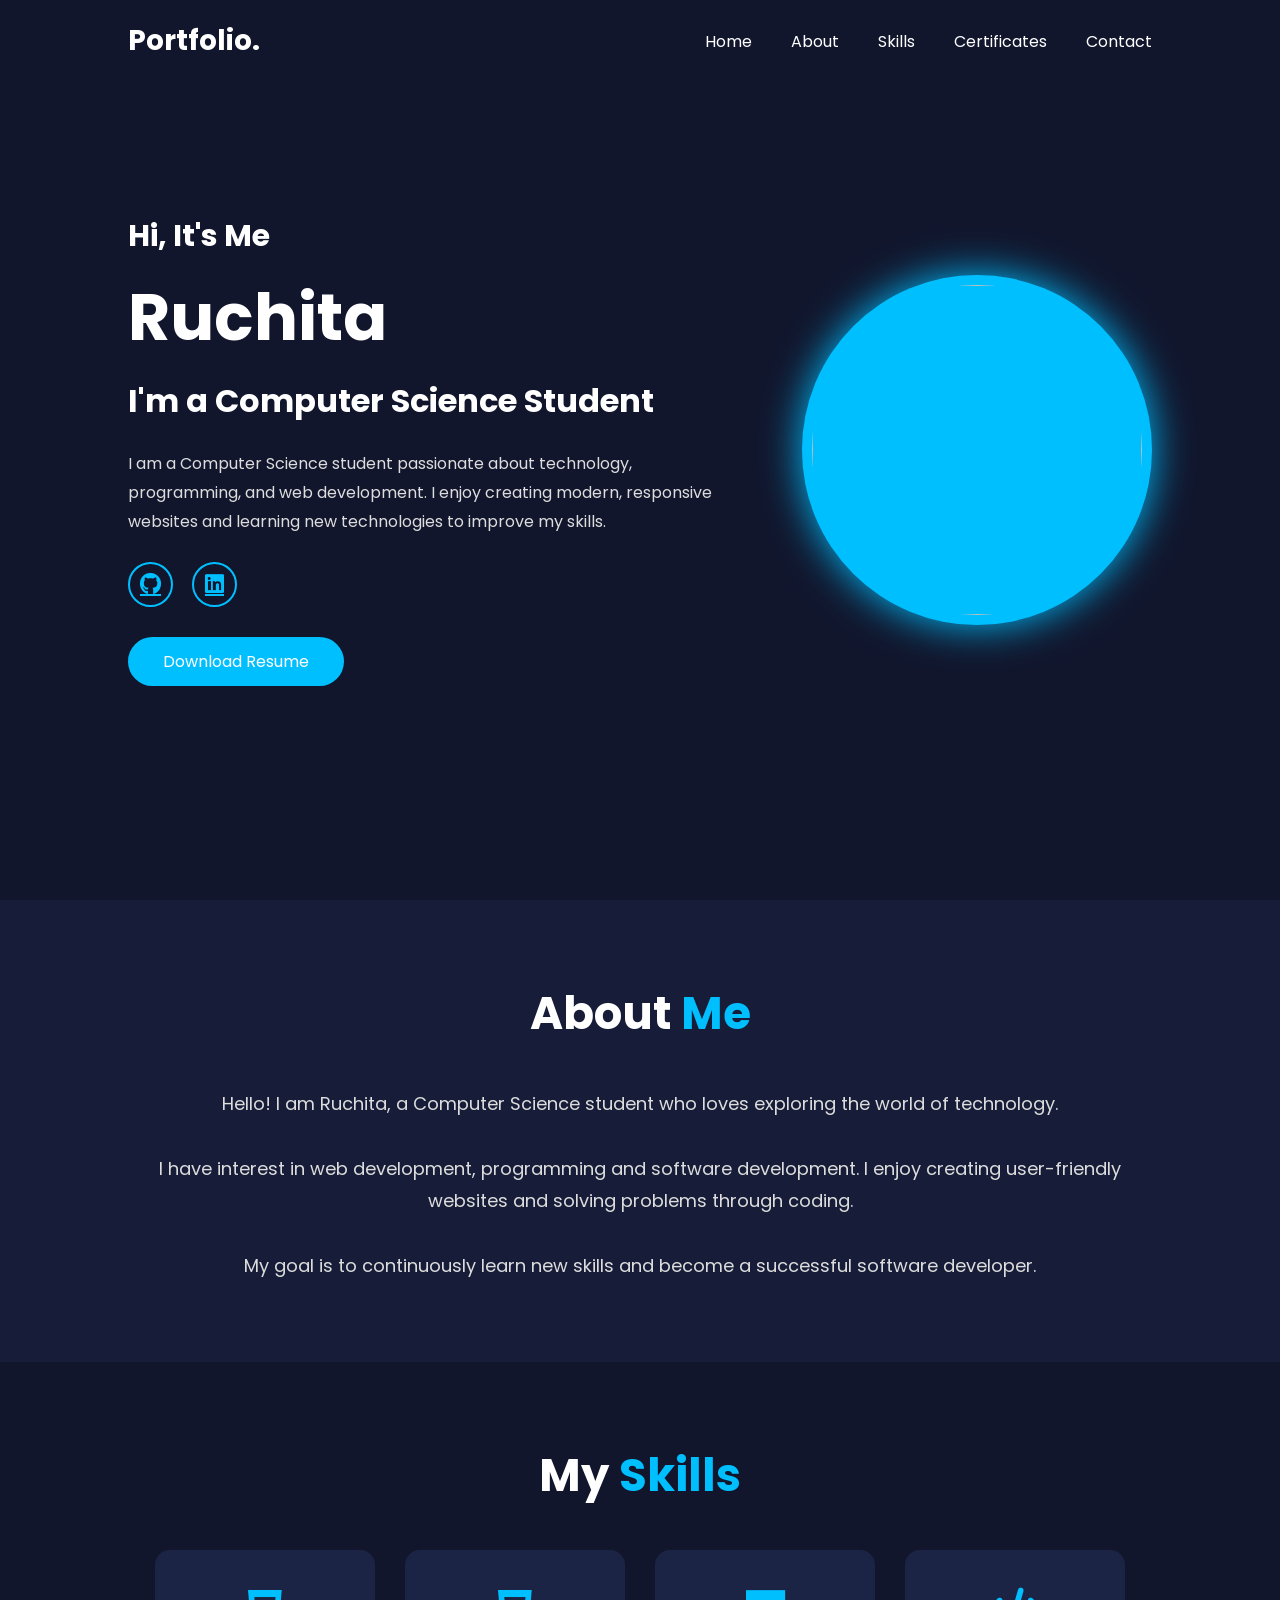
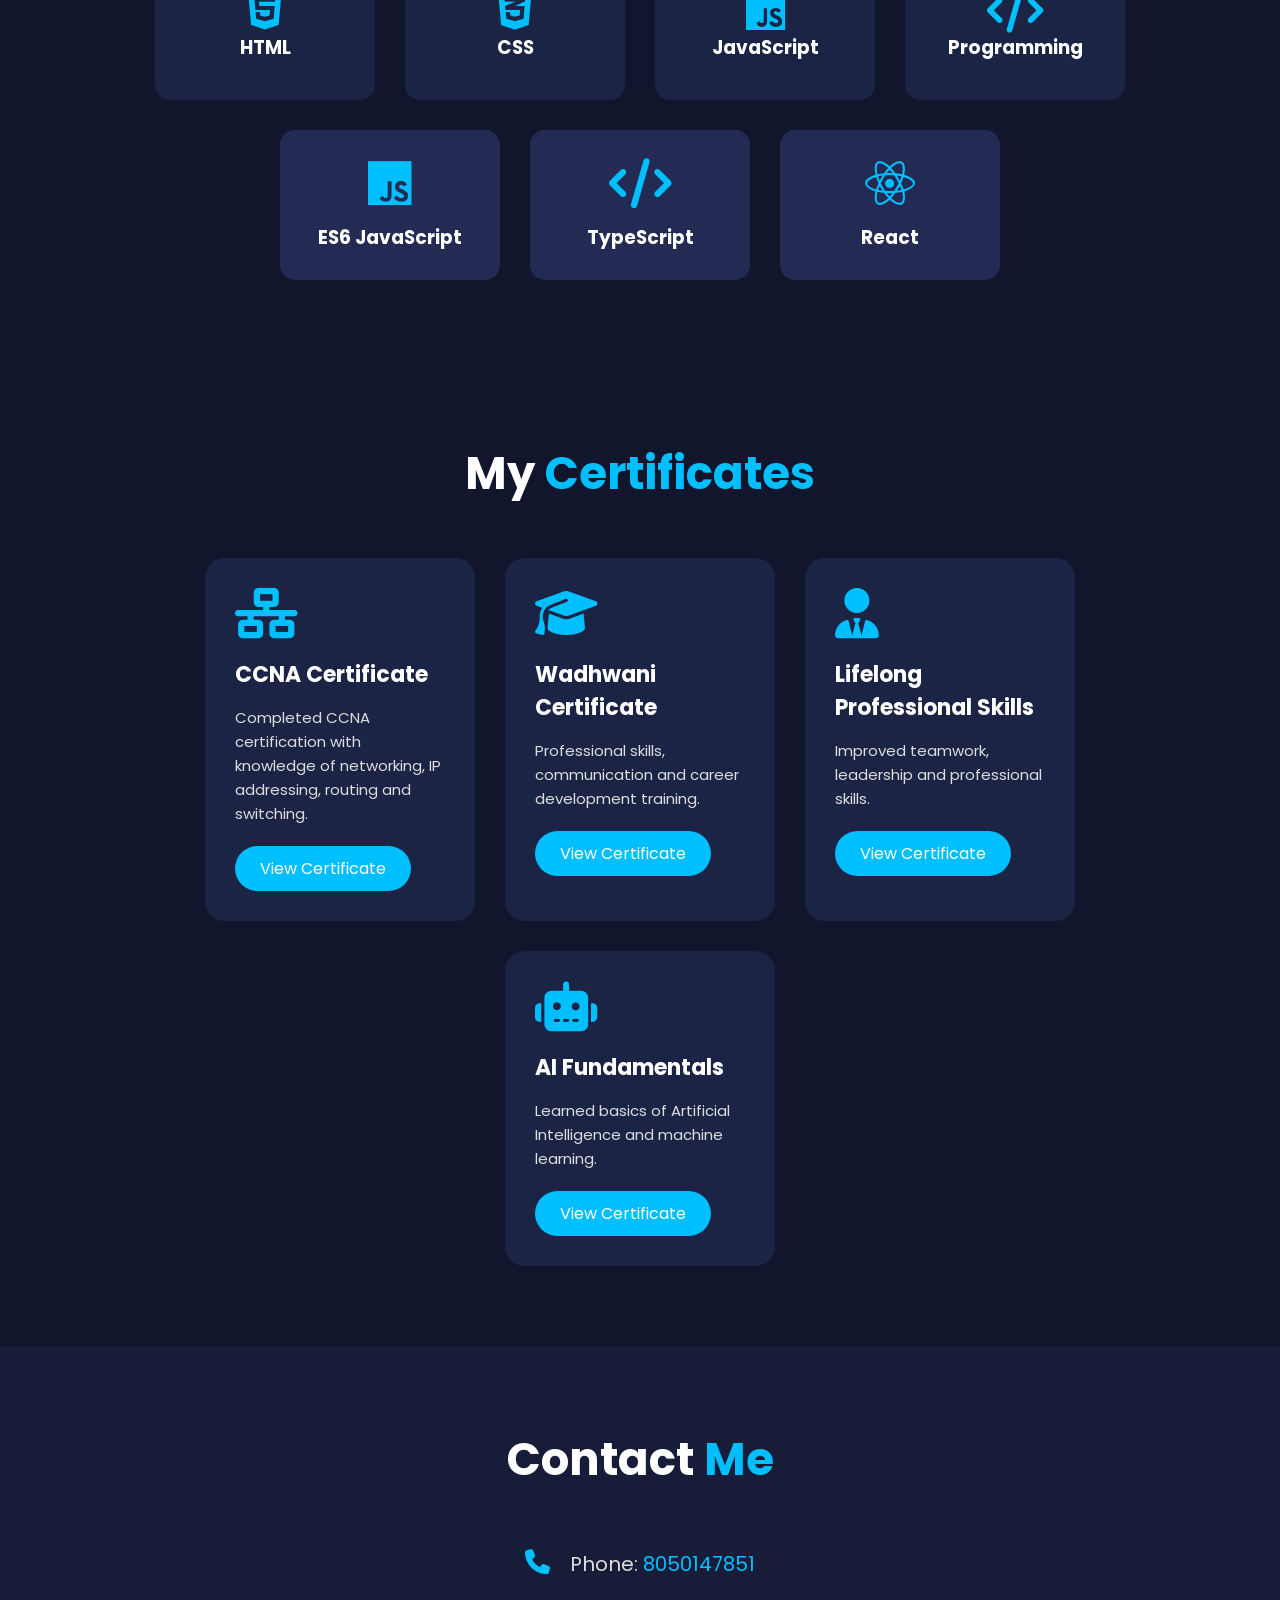
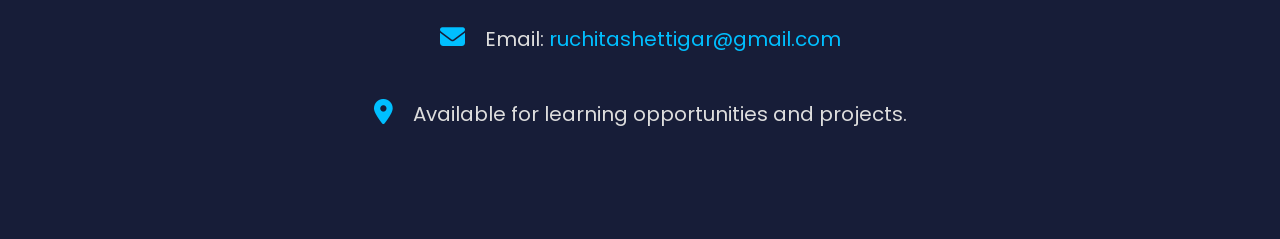
==== index.html @ 94c0be12 "added my portfolio website" ====
<!DOCTYPE html>
<html lang="en">
<head>
<meta charset="UTF-8">
<meta name="viewport" content="width=device-width, initial-scale=1.0">

<title>Ruchita | Portfolio</title>

<link rel="stylesheet" href="style.css">

<!-- Google Font -->
<link href="https://fonts.googleapis.com/css2?family=Poppins:wght@300;400;500;600;700&display=swap" rel="stylesheet">

<!-- Icons -->
<link rel="stylesheet"
href="https://cdnjs.cloudflare.com/ajax/libs/font-awesome/6.5.1/css/all.min.css">

</head>

<body>

<!-- Header -->

<header>

<div class="logo">
Portfolio.
</div>


<nav>
<a href="#home">Home</a>
<a href="#about">About</a>
<a href="#skills">Skills</a>
<a href="#certificates">Certificates</a>
<a href="#contact">Contact</a>
</nav>

</header>



<!-- Home Section -->

<section class="home" id="home">


<div class="home-content">

<h3>Hi, It's Me</h3>

<h1>Ruchita</h1>


<h2>
I'm a Computer Science Student
<span id="typing"></span>
</h2>


<p>
I am a Computer Science student passionate about technology,
programming, and web development. I enjoy creating modern,
responsive websites and learning new technologies to improve
my skills.
</p>



<div class="social">

<a href="https://github.com/ruchitashettigar-del" target="_blank">
<i class="fa-brands fa-github"></i>
</a>


<a href="https://www.linkedin.com/in/ruchita-shettigar-754b37427/" target="_blank">
<i class="fa-brands fa-linkedin"></i>
</a>

</div>



<a href="#" class="btn">
Download Resume
</a>


</div>




<div class="profile">

<div class="circle">

<img src="profile.jpg">

</div>

</div>


</section>





<!-- About Section -->


<section class="about" id="about">


<h1>About <span>Me</span></h1>


<div class="about-box">


<p>

Hello! I am Ruchita, a Computer Science student who loves
exploring the world of technology.

<br><br>

I have interest in web development, programming and software
development. I enjoy creating user-friendly websites and
solving problems through coding.

<br><br>

My goal is to continuously learn new skills and become a
successful software developer.

</p>


</div>


</section>





<!-- Skills Section -->


<section class="skills" id="skills">


<h1>My <span>Skills</span></h1>


<div class="skill-container">


<div class="card">
<i class="fa-brands fa-html5"></i>
<h3>HTML</h3>
</div>


<div class="card">
<i class="fa-brands fa-css3-alt"></i>
<h3>CSS</h3>
</div>


<div class="card">
<i class="fa-brands fa-js"></i>
<h3>JavaScript</h3>
</div>


<div class="card">
<i class="fa-solid fa-code"></i>
<h3>Programming</h3>
</div>
 <div class="skill-box">
            <i class="fa-brands fa-js"></i>
            <h3>ES6 JavaScript</h3>
        </div>

        <div class="skill-box">
            <i class="fa-solid fa-code"></i>
            <h3>TypeScript</h3>
        </div>

        <div class="skill-box">
            <i class="fa-brands fa-react"></i>
            <h3>React</h3>
        </div>

    </div>

</div>


</section>
<section class="certificates" id="certificates">

<h1>
My <span>Certificates</span>
</h1>

<div class="certificate-container">

<div class="certificate-card">
<i class="fa-solid fa-network-wired"></i>
<h2>CCNA Certificate</h2>
<p>
Completed CCNA certification with knowledge of networking,
IP addressing, routing and switching.
</p>
<a href="#" onclick="openCertificate('images/ccna.jpg')">
    View Certificate
</a>
</div>


<div class="certificate-card">
<i class="fa-solid fa-graduation-cap"></i>
<h2>Wadhwani Certificate</h2>
<p>
Professional skills, communication and career development training.
</p>
<a href="#" onclick="openCertificate('images/wadhwani.jpg')">
    View Certificate
</a>
</div>


<div class="certificate-card">
<i class="fa-solid fa-user-tie"></i>
<h2>Lifelong Professional Skills</h2>
<p>
Improved teamwork, leadership and professional skills.
</p>
<a href="#" onclick="openCertificate('images/lifelong.jpg')">
    View Certificate
</a>
</div>


<div class="certificate-card">
<i class="fa-solid fa-robot"></i>
<h2>AI Fundamentals</h2>
<p>
Learned basics of Artificial Intelligence and machine learning.
</p>
<a href="#" onclick="openCertificate('images/ai.jpg')">
    View Certificate
</a>
</div>


</div>

</section>
</body>
</style>

<!-- Skills Section -->

<section class="contact" id="contact">

<h1>Contact <span>Me</span></h1>

<div class="contact-info">

<p>
<i class="fa-solid fa-phone"></i>
Phone:
<a href="tel:8050147851">8050147851</a>
</p>


<p>
<i class="fa-solid fa-envelope"></i>
Email:
<a href="mailto:ruchitashettigar@gmail.com">
ruchitashettigar@gmail.com
</a>
</p>


<p>
<i class="fa-solid fa-location-dot"></i>
Available for learning opportunities and projects.
</p>

</div>

</section>


<!-- Certificate Popup -->

<div id="certificate-popup" class="popup">

    <span class="close" onclick="closeCertificate()">×</span>

    <img id="certificate-image" src="" alt="Certificate">

</div>

<script>

function openCertificate(image){

    document.getElementById("certificate-image").src = image;

    document.getElementById("certificate-popup").style.display = "flex";

}


function closeCertificate(){

    document.getElementById("certificate-popup").style.display = "none";

}

</script>


</body>
</html>
---- style.css ----
*{
margin:0;
padding:0;
box-sizing:border-box;
font-family:'Poppins',sans-serif;
}


html{
scroll-behavior:smooth;
}


body{

background:#11162d;
color:white;

}


/* Header */


header{

position:fixed;
top:0;
width:100%;

padding:20px 10%;

display:flex;
justify-content:space-between;
align-items:center;

background:#11162d;

z-index:100;

}



.logo{

font-size:28px;
font-weight:700;

}



nav a{

color:white;
text-decoration:none;

margin-left:35px;

transition:.3s;

}


nav a:hover{

color:#00bfff;

}





/* Home */


.home{

min-height:100vh;

display:flex;

justify-content:space-between;

align-items:center;

padding:100px 10%;

}



.home-content{

max-width:600px;

}



.home-content h3{

font-size:30px;

}



.home-content h1{

font-size:65px;

margin:10px 0;

}



.home-content h2{

font-size:32px;

}


.home-content span{

color:#00bfff;

}



.home-content p{

margin:25px 0;

line-height:1.8;

color:#ddd;

}




/* Social Icons */


.social a{

display:inline-flex;

justify-content:center;

align-items:center;

width:45px;
height:45px;

border:2px solid #00bfff;

border-radius:50%;

color:#00bfff;

font-size:22px;

margin-right:15px;

transition:.4s;

}



.social a:hover{

background:#00bfff;

color:white;

box-shadow:0 0 20px #00bfff;

}



/* Button */


.btn{

display:inline-block;

margin-top:30px;

padding:12px 35px;

background:#00bfff;

border-radius:30px;

color:white;

text-decoration:none;

}





/* Profile */


.profile{

display:flex;

justify-content:center;

}



.circle{

width:350px;

height:350px;

border-radius:50%;

background:#00bfff;

padding:10px;

animation:float 3s infinite ease-in-out;

box-shadow:0 0 40px #00bfff;

}



.circle img{

width:100%;

height:100%;

border-radius:50%;

object-fit:cover;

}




@keyframes float{


50%{

transform:translateY(-20px);

}


}





/* About */


.about{

padding:80px 10%;

background:#171d38;

text-align:center;

}



.about h1,
.skills h1,
.contact h1{

font-size:45px;

}


span{

color:#00bfff;

}



.about-box{

margin-top:40px;

font-size:18px;

line-height:1.8;

color:#ddd;

}




/* Skills */


.skills{

padding:80px 10%;

text-align:center;

}



.skill-container{

display:flex;

justify-content:center;

gap:30px;

flex-wrap:wrap;

margin-top:40px;

}
.skills-container {
    display: flex;
    justify-content: center;
    flex-wrap: wrap;
    gap: 30px;
}

.skill-box {
    width: 220px;
    height: 150px;
    background: #232b54;
    border-radius: 15px;
    display: flex;
    flex-direction: column;
    justify-content: center;
    align-items: center;
    transition: 0.3s;
}

.skill-box:hover {
    transform: translateY(-10px);
    box-shadow: 0 0 20px #00bfff;
}

.skill-box i {
    font-size: 50px;
    color: #00bfff;
    margin-bottom: 15px;
}


.card{

width:220px;

height:150px;

background:#1c2445;

border-radius:15px;

display:flex;

flex-direction:column;

justify-content:center;

align-items:center;

transition:.4s;

}



.card i{

font-size:45px;

color:#00bfff;

}



.card:hover{

transform:translateY(-10px);

box-shadow:0 0 20px #00bfff;

}
/* Certificate Page */


.certificate-section{

min-height:100vh;

padding:120px 10%;

background:#11162d;

text-align:center;

}
.certificates {
    max-width: 1000px;   /* Medium page width */
    margin: 0 auto;      /* Centers the section */
    padding: 80px 20px;
}


.certificates h1 {
    text-align: center;
    font-size: 45px;
    margin: 0 auto 50px;
    width: 100%;
}




.certificate-container{


display:flex;

justify-content:center;

gap:30px;

flex-wrap:wrap;


}



.certificate-card{


width:270px;

min-height:300px;

padding:30px;


background:#1c2445;

border-radius:20px;


transition:.4s;


}



.certificate-card:hover{


transform:translateY(-15px);


box-shadow:0 0 25px #00bfff;


}



.certificate-card i{


font-size:50px;

color:#00bfff;

margin-bottom:20px;


}



.certificate-card h2{


font-size:22px;

margin-bottom:15px;


}



.certificate-card p{


color:#ddd;

line-height:1.6;

font-size:15px;


}



.certificate-card a{


display:inline-block;

margin-top:20px;


padding:10px 25px;


background:#00bfff;


color:white;


text-decoration:none;


border-radius:25px;


}




/* Contact */


/* Contact Section */

.contact{

padding:80px 10%;

text-align:center;

background:#171d38;

}


.contact h1{

font-size:45px;

margin-bottom:40px;

}


.contact-info{

font-size:20px;

line-height:3;

color:#ddd;

}


.contact-info p{

margin:15px;

}


.contact-info i{

color:#00bfff;

font-size:25px;

margin-right:15px;

}


.contact-info a{

color:#00bfff;

text-decoration:none;

}


.contact-info a:hover{

text-decoration:underline;

}




/* Mobile */


@media(max-width:900px){


header{

flex-direction:column;

}


nav{

margin-top:15px;

}


.home{

flex-direction:column-reverse;

text-align:center;

}



.circle{

width:260px;

height:260px;

margin-bottom:40px;

}



.home-content h1{

font-size:45px;

}


}
/* Certificate Popup */

.popup{
    display:none;
    position:fixed;
    top:0;
    left:0;
    width:100%;
    height:100%;
    background:rgba(0,0,0,0.8);
    justify-content:center;
    align-items:center;
    z-index:999;
}


.popup img{
    max-width:85%;
    max-height:85%;
    border-radius:10px;
}


.close{
    position:absolute;
    top:30px;
    right:50px;
    color:white;
    font-size:45px;
    cursor:pointer;
}


.close:hover{
    color:#00bfff;
}
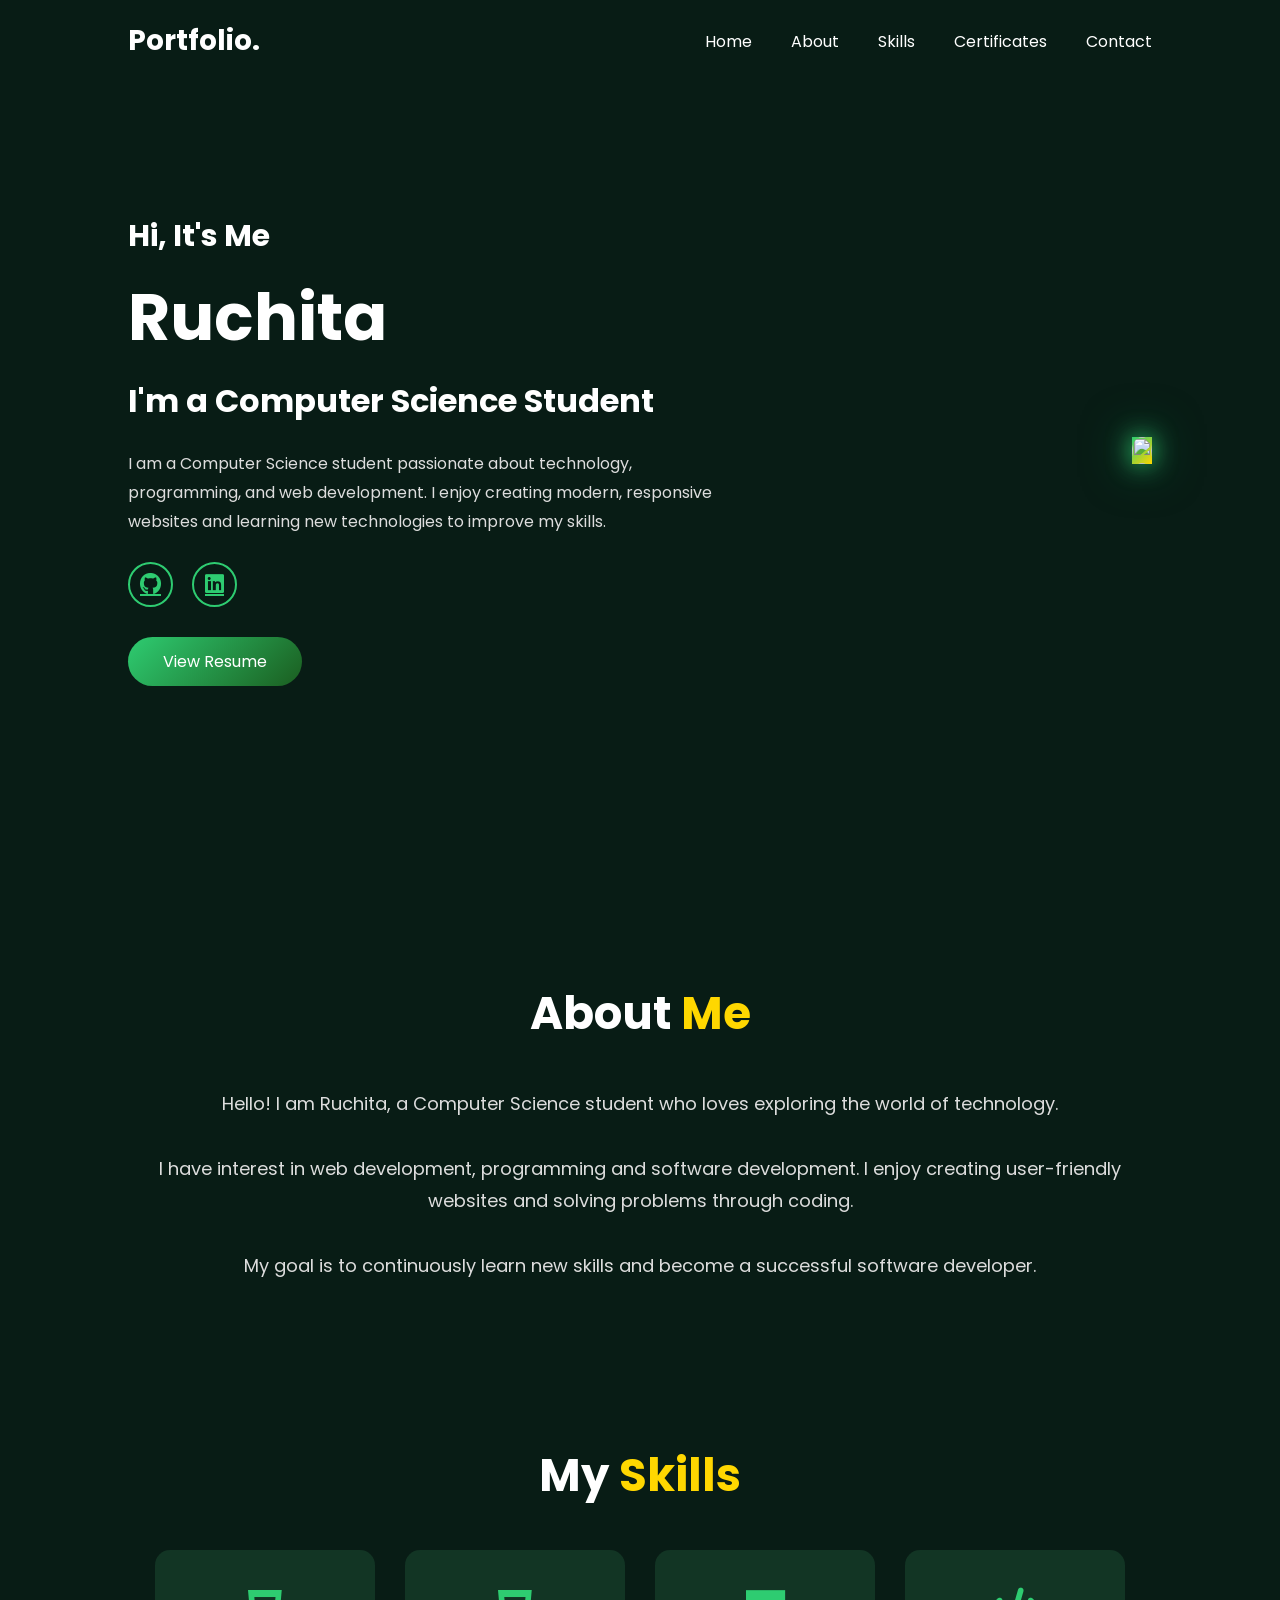
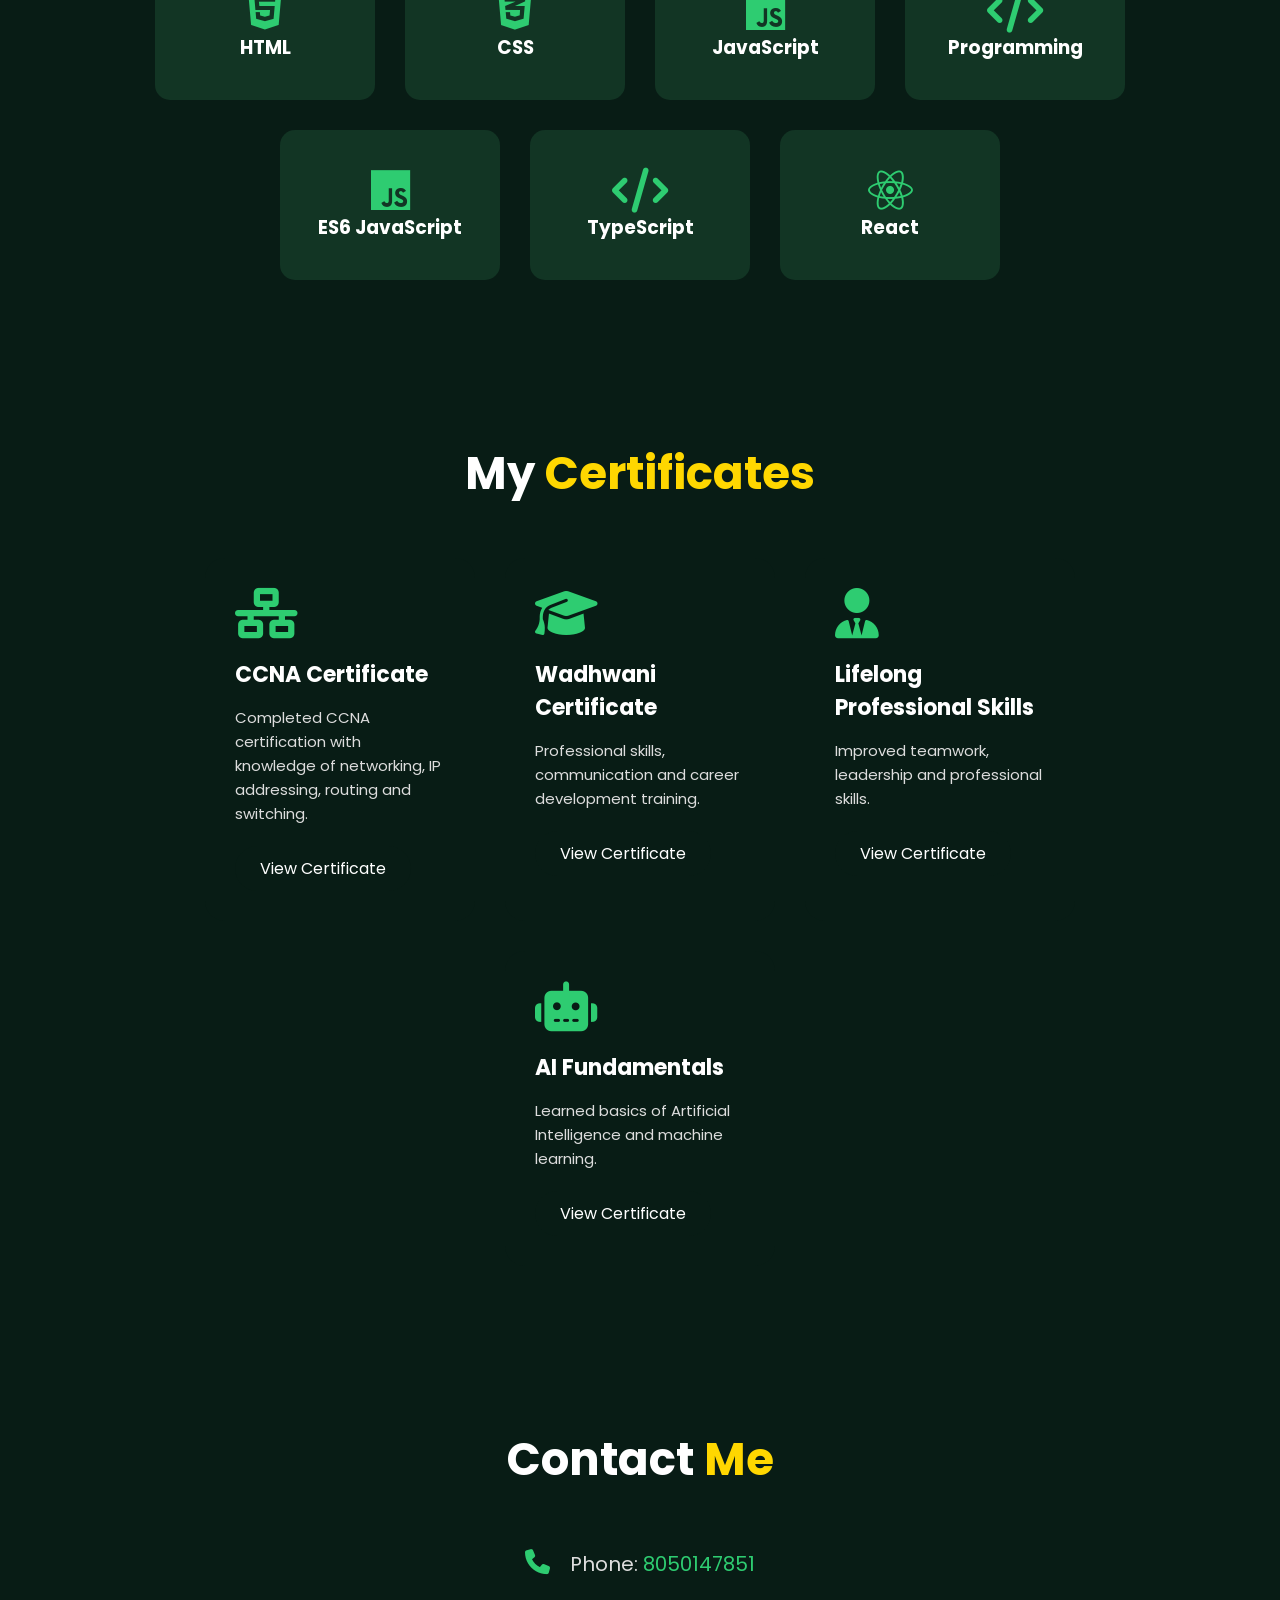
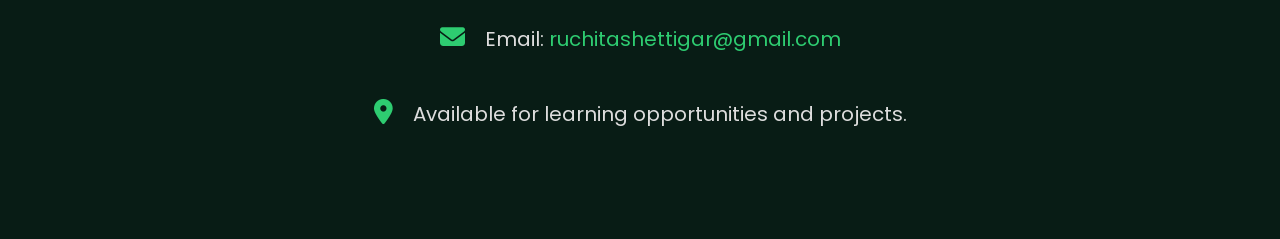
==== commit 03f89de8: "updated portfolio" ====
--- a/index.html
+++ b/index.html
@@ -74,7 +74,7 @@
 </a>
 
 
-<a href="https://www.linkedin.com/in/ruchita-shettigar-754b37427/" target="_blank">
+<a href="https://www.linkedin.com/in/ruchita-shettigar-754b37427/." target="_blank">
 <i class="fa-brands fa-linkedin"></i>
 </a>
 
@@ -82,11 +82,16 @@
 
 
 
-<a href="#" class="btn">
-Download Resume
-</a>
-
-
+<a href="#" class="btn" onclick="openResume()">View Resume</a>
+
+<!-- Resume Popup -->
+<div id="resumeModal" class="modal">
+    <div class="modal-content">
+        <span class="close" onclick="closeResume()">&times;</span>
+
+        <iframe src="resume.pdf" width="100%" height="600px"></iframe>
+    </div>
+</div>
 </div>
 
 
@@ -183,17 +188,17 @@
 <i class="fa-solid fa-code"></i>
 <h3>Programming</h3>
 </div>
- <div class="skill-box">
+ <div class="card">
             <i class="fa-brands fa-js"></i>
             <h3>ES6 JavaScript</h3>
         </div>
 
-        <div class="skill-box">
+        <div class="card">
             <i class="fa-solid fa-code"></i>
             <h3>TypeScript</h3>
         </div>
 
-        <div class="skill-box">
+        <div class="card">
             <i class="fa-brands fa-react"></i>
             <h3>React</h3>
         </div>
@@ -329,7 +334,23 @@
 }
 
 </script>
-
+<script>
+function openResume() {
+    document.getElementById("resumeModal").style.display = "block";
+}
+
+function closeResume() {
+    document.getElementById("resumeModal").style.display = "none";
+}
+
+// Close popup when clicking outside it
+window.onclick = function(event) {
+    const modal = document.getElementById("resumeModal");
+    if (event.target == modal) {
+        modal.style.display = "none";
+    }
+}
+</script>
 
 </body>
 </html>
--- a/style.css
+++ b/style.css
@@ -13,7 +13,7 @@
 
 body{
 
-background:#11162d;
+background:  #081C15;
 color:white;
 
 }
@@ -34,7 +34,7 @@
 justify-content:space-between;
 align-items:center;
 
-background:#11162d;
+background: #081C15;
 
 z-index:100;
 
@@ -65,7 +65,7 @@
 
 nav a:hover{
 
-color:#00bfff;
+color:#2ECC71;
 
 }
 
@@ -160,11 +160,11 @@
 width:45px;
 height:45px;
 
-border:2px solid #00bfff;
+border:2px solid #2ECC71;
 
 border-radius:50%;
 
-color:#00bfff;
+color:#2ECC71;
 
 font-size:22px;
 
@@ -178,11 +178,14 @@
 
 .social a:hover{
 
-background:#00bfff;
+background:#081C15;
 
 color:white;
 
-box-shadow:0 0 20px #00bfff;
+box-shadow:
+0 0 15px #2ECC71,
+0 0 35px #2ECC71,
+0 0 60px rgba(46,204,113,.5);
 
 }
 
@@ -199,7 +202,7 @@
 
 padding:12px 35px;
 
-background:#00bfff;
+background:linear-gradient(135deg,#2ECC71,#1B5E20);
 
 border-radius:30px;
 
@@ -228,32 +231,23 @@
 
 .circle{
 
-width:350px;
-
-height:350px;
+background:linear-gradient(135deg,#2ECC71,#FFD700);
+
+box-shadow:
+0 0 25px #2ECC71,
+0 0 50px rgba(46,204,113,.5);
+}
+
+
+
+.circle img{
+
+width:100%;
+
+height:100%;
 
 border-radius:50%;
 
-background:#00bfff;
-
-padding:10px;
-
-animation:float 3s infinite ease-in-out;
-
-box-shadow:0 0 40px #00bfff;
-
-}
-
-
-
-.circle img{
-
-width:100%;
-
-height:100%;
-
-border-radius:50%;
-
 object-fit:cover;
 
 }
@@ -284,7 +278,7 @@
 
 padding:80px 10%;
 
-background:#171d38;
+background:#081C15;
 
 text-align:center;
 
@@ -301,10 +295,8 @@
 }
 
 
-span{
-
-color:#00bfff;
-
+span {
+    color: #FFD700;
 }
 
 
@@ -360,7 +352,7 @@
 .skill-box {
     width: 220px;
     height: 150px;
-    background: #232b54;
+    background: #081C15;
     border-radius: 15px;
     display: flex;
     flex-direction: column;
@@ -371,12 +363,12 @@
 
 .skill-box:hover {
     transform: translateY(-10px);
-    box-shadow: 0 0 20px #00bfff;
+    box-shadow: 0 0 20px #2ECC71;
 }
 
 .skill-box i {
     font-size: 50px;
-    color: #00bfff;
+    color: #2ECC71;
     margin-bottom: 15px;
 }
 
@@ -387,7 +379,7 @@
 
 height:150px;
 
-background:#1c2445;
+background:#123524;
 
 border-radius:15px;
 
@@ -409,7 +401,7 @@
 
 font-size:45px;
 
-color:#00bfff;
+color:#2ECC71;
 
 }
 
@@ -419,7 +411,7 @@
 
 transform:translateY(-10px);
 
-box-shadow:0 0 20px #00bfff;
+box-shadow:0 0 20px #2ECC71;
 
 }
 /* Certificate Page */
@@ -431,7 +423,7 @@
 
 padding:120px 10%;
 
-background:#11162d;
+background:#0F2D24;
 
 text-align:center;
 
@@ -479,7 +471,7 @@
 padding:30px;
 
 
-background:#1c2445;
+background:#081C15;
 
 border-radius:20px;
 
@@ -497,7 +489,7 @@
 transform:translateY(-15px);
 
 
-box-shadow:0 0 25px #00bfff;
+box-shadow:0 0 25px #2ECC71;
 
 
 }
@@ -509,7 +501,7 @@
 
 font-size:50px;
 
-color:#00bfff;
+color:#2ECC71;
 
 margin-bottom:20px;
 
@@ -555,7 +547,7 @@
 padding:10px 25px;
 
 
-background:#00bfff;
+background:#081C15;
 
 
 color:white;
@@ -583,7 +575,7 @@
 
 text-align:center;
 
-background:#171d38;
+background:#081C15;
 
 }
 
@@ -617,7 +609,7 @@
 
 .contact-info i{
 
-color:#00bfff;
+color:#2ECC71;
 
 font-size:25px;
 
@@ -628,7 +620,7 @@
 
 .contact-info a{
 
-color:#00bfff;
+color:#2ECC71;
 
 text-decoration:none;
 
@@ -728,5 +720,48 @@
 
 
 .close:hover{
-    color:#00bfff;
+    color:#2ECC71;
+}
+/* Resume Popup */
+.modal {
+    display: none;
+    position: fixed;
+    z-index: 999;
+    left: 0;
+    top: 0;
+    width: 100%;
+    height: 100%;
+    background: rgba(0, 0, 0, 0.8);
+}
+
+.modal-content {
+    background: #fff;
+    width: 80%;
+    max-width: 900px;
+    height: 90%;
+    margin: 30px auto;
+    border-radius: 10px;
+    position: relative;
+    overflow: hidden;
+}
+
+.modal-content iframe {
+    border: none;
+    width: 100%;
+    height: 100%;
+}
+
+.close {
+    position: absolute;
+    top: 10px;
+    right: 20px;
+    font-size: 35px;
+    color: #333;
+    cursor: pointer;
+    font-weight: bold;
+    z-index: 1000;
+}
+
+.close:hover {
+    color: red;
 }
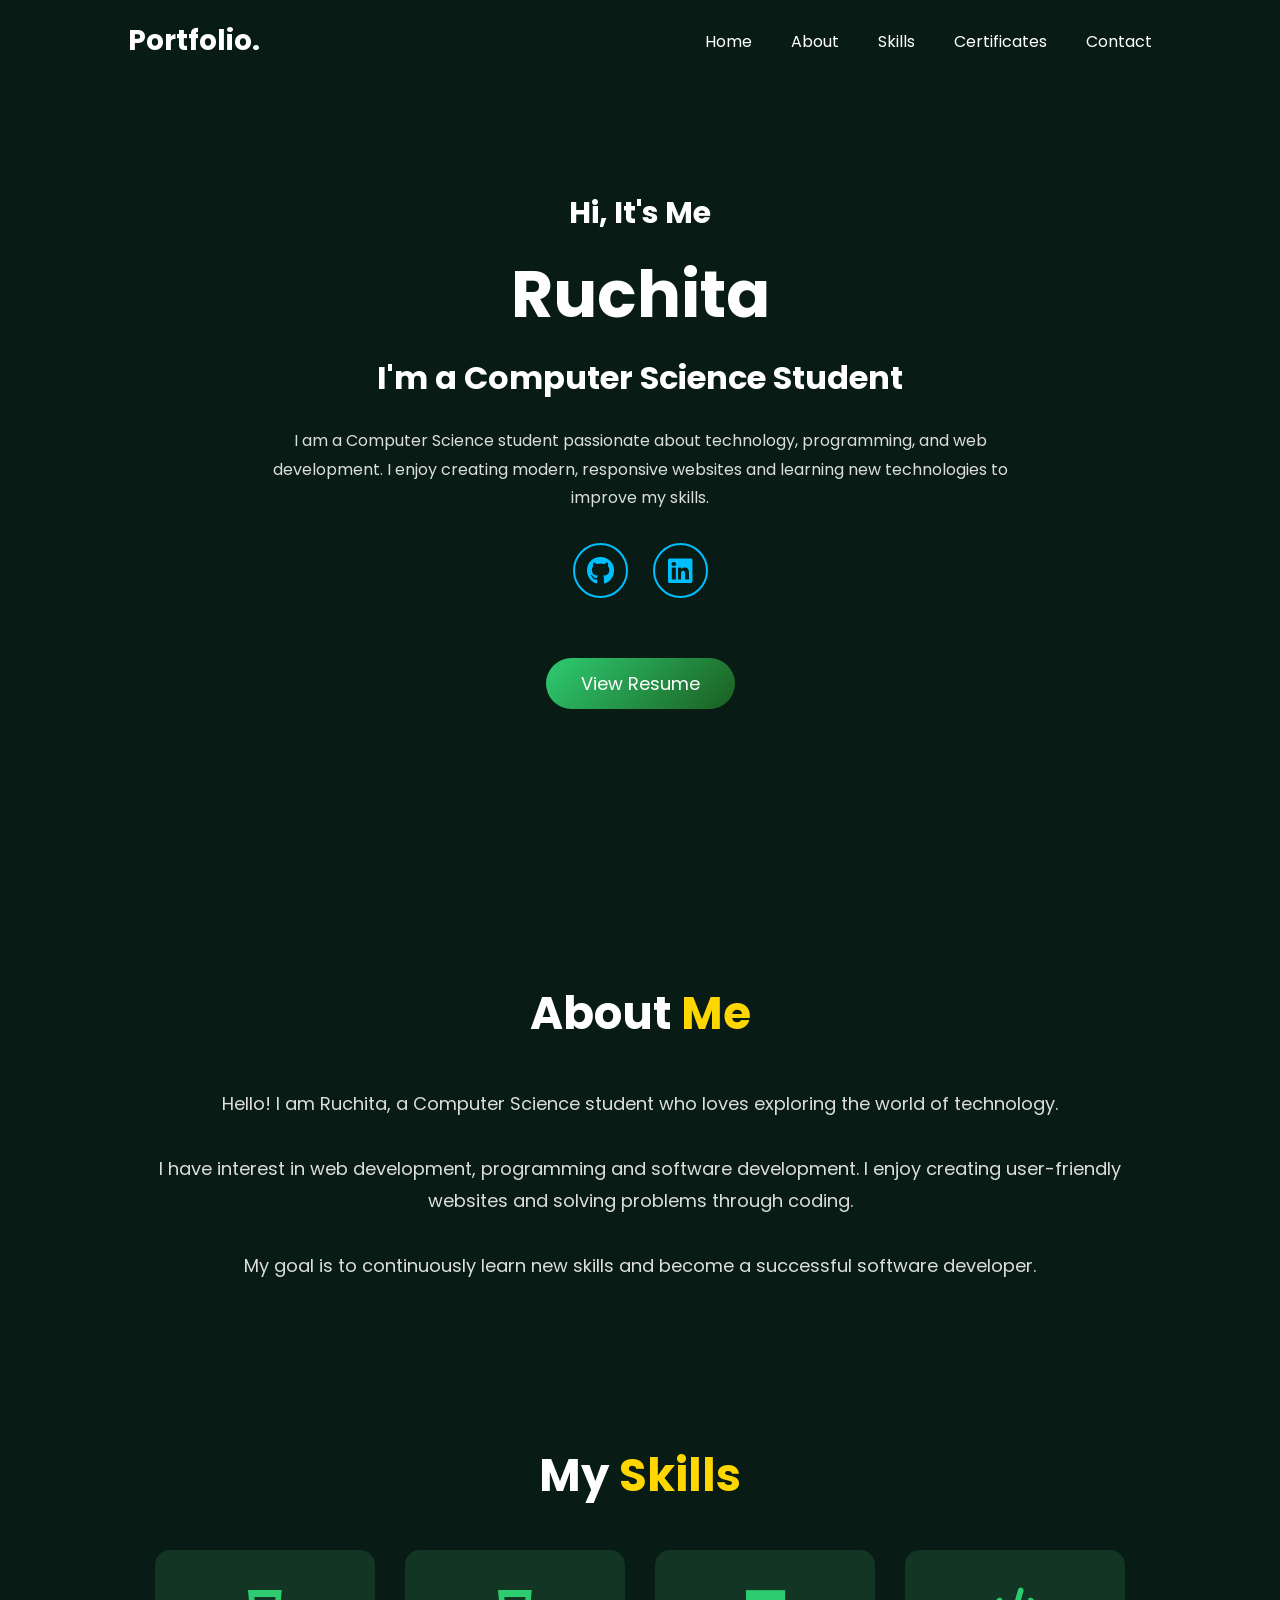
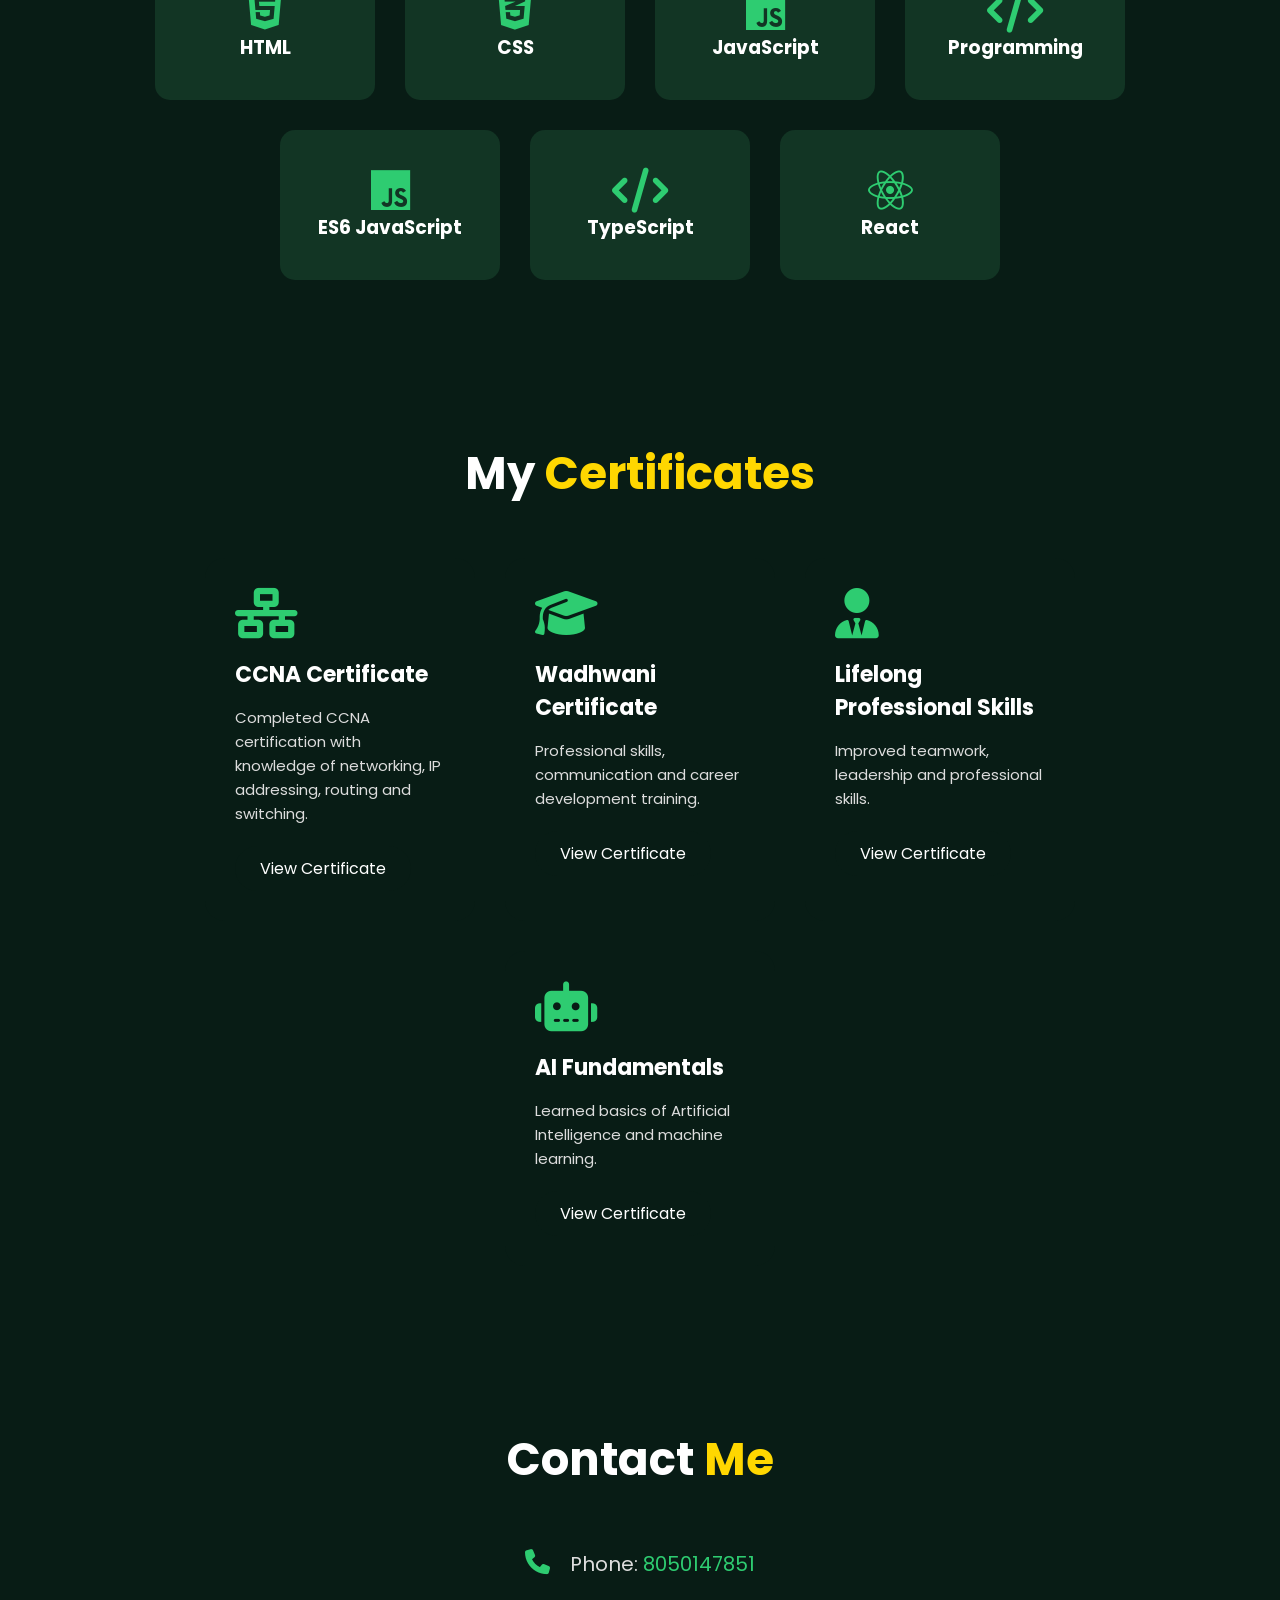
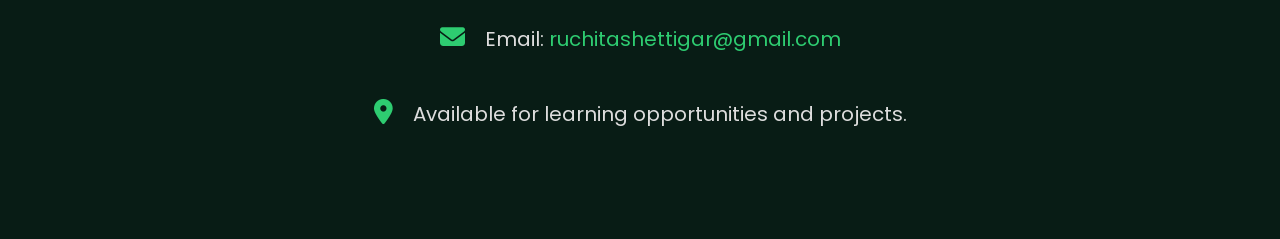
==== commit f0f5826b: "Updated home section" ====
--- a/index.html
+++ b/index.html
@@ -44,74 +44,60 @@
 
 <section class="home" id="home">
 
-
-<div class="home-content">
-
-<h3>Hi, It's Me</h3>
-
-<h1>Ruchita</h1>
-
-
-<h2>
-I'm a Computer Science Student
-<span id="typing"></span>
-</h2>
-
-
-<p>
-I am a Computer Science student passionate about technology,
-programming, and web development. I enjoy creating modern,
-responsive websites and learning new technologies to improve
-my skills.
-</p>
-
-
-
-<div class="social">
-
-<a href="https://github.com/ruchitashettigar-del" target="_blank">
-<i class="fa-brands fa-github"></i>
-</a>
-
-
-<a href="https://www.linkedin.com/in/ruchita-shettigar-754b37427/." target="_blank">
-<i class="fa-brands fa-linkedin"></i>
-</a>
-
-</div>
-
-
-
-<a href="#" class="btn" onclick="openResume()">View Resume</a>
-
-<!-- Resume Popup -->
-<div id="resumeModal" class="modal">
-    <div class="modal-content">
-        <span class="close" onclick="closeResume()">&times;</span>
-
-        <iframe src="resume.pdf" width="100%" height="600px"></iframe>
+    <div class="home-content">
+
+        <h3>Hi, It's Me</h3>
+
+        <h1>Ruchita</h1>
+
+        <h2>
+            I'm a Computer Science Student
+            <span id="typing"></span>
+        </h2>
+
+        <p>
+            I am a Computer Science student passionate about technology,
+            programming, and web development. I enjoy creating modern,
+            responsive websites and learning new technologies to improve
+            my skills.
+        </p>
+
+        <div class="social">
+
+            <a href="https://github.com/ruchitashettigar-del" target="_blank">
+                <i class="fa-brands fa-github"></i>
+            </a>
+
+            <a href="https://www.linkedin.com/in/ruchita-shettigar-754b37427/" target="_blank">
+                <i class="fa-brands fa-linkedin"></i>
+            </a>
+
+        </div>
+
+        <a href="#" class="btn" onclick="openResume()">View Resume</a>
+
+
+        <!-- Resume Popup -->
+
+        <div id="resumeModal" class="modal">
+
+            <div class="modal-content">
+
+                <span class="close" onclick="closeResume()">&times;</span>
+
+                <iframe
+                    src="resume.pdf"
+                    width="100%"
+                    height="600px">
+                </iframe>
+
+            </div>
+
+        </div>
+
     </div>
-</div>
-</div>
-
-
-
-
-<div class="profile">
-
-<div class="circle">
-
-<img src="profile.jpg">
-
-</div>
-
-</div>
-
-
-</section>
-
-
-
+
+</section>
 
 
 <!-- About Section -->
--- a/style.css
+++ b/style.css
@@ -73,106 +73,247 @@
 
 
 
-/* Home */
-
-
-.home{
-
-min-height:100vh;
-
-display:flex;
-
-justify-content:space-between;
-
-align-items:center;
-
-padding:100px 10%;
-
-}
-
-
-
-.home-content{
-
-max-width:600px;
-
-}
-
-
-
-.home-content h3{
-
-font-size:30px;
-
-}
-
-
-
-.home-content h1{
-
-font-size:65px;
-
-margin:10px 0;
-
-}
-
-
-
-.home-content h2{
-
-font-size:32px;
-
-}
-
-
-.home-content span{
-
-color:#00bfff;
-
-}
-
-
-
-.home-content p{
-
-margin:25px 0;
-
-line-height:1.8;
-
-color:#ddd;
-
-}
-
-
-
-
-/* Social Icons */
-
-
-.social a{
-
-display:inline-flex;
-
-justify-content:center;
-
-align-items:center;
-
-width:45px;
-height:45px;
-
-border:2px solid #2ECC71;
-
-border-radius:50%;
-
-color:#2ECC71;
-
-font-size:22px;
-
-margin-right:15px;
-
-transition:.4s;
-
-}
+/* ================= HOME SECTION ================= */
+
+.home {
+    min-height: 100vh;
+
+    display: flex;
+    justify-content: center;
+    align-items: center;
+
+    padding: 100px 10%;
+
+    text-align: center;
+}
+
+
+.home-content {
+    max-width: 900px;
+    width: 100%;
+}
+
+
+/* Hi, It's Me */
+
+.home-content h3 {
+    font-size: 30px;
+}
+
+
+/* Ruchita */
+
+.home-content h1 {
+    font-size: 65px;
+    margin: 10px 0;
+}
+
+
+/* Computer Science Student */
+
+.home-content h2 {
+    font-size: 32px;
+}
+
+
+.home-content span {
+    color: #00bfff;
+}
+
+
+/* Description */
+
+.home-content p {
+    margin: 25px auto;
+    line-height: 1.8;
+    color: #ddd;
+
+    max-width: 800px;
+}
+
+
+/* ================= SOCIAL ICONS ================= */
+
+.social {
+    display: flex;
+    justify-content: center;
+    align-items: center;
+
+    gap: 25px;
+
+    margin: 30px 0;
+}
+
+
+.social a {
+    display: flex;
+    justify-content: center;
+    align-items: center;
+
+    width: 55px;
+    height: 55px;
+
+    border: 2px solid #00bfff;
+    border-radius: 50%;
+
+    color: #00bfff;
+
+    font-size: 28px;
+
+    text-decoration: none;
+
+    transition: 0.3s ease;
+}
+
+
+.social a:hover {
+    background-color: #00bfff;
+
+    color: #fff;
+
+    transform: translateY(-5px);
+
+    box-shadow: 0 0 15px #00bfff;
+}
+
+
+/* ================= RESUME BUTTON ================= */
+
+.btn {
+    display: inline-block;
+
+    padding: 12px 30px;
+
+    background: #00bfff;
+
+    color: #fff;
+
+    border-radius: 30px;
+
+    text-decoration: none;
+
+    font-size: 18px;
+
+    transition: 0.3s ease;
+}
+
+
+.btn:hover {
+    transform: scale(1.05);
+
+    box-shadow: 0 0 20px #00bfff;
+}
+
+
+/* ================= RESUME POPUP ================= */
+
+.modal {
+    display: none;
+
+    position: fixed;
+
+    z-index: 1000;
+
+    left: 0;
+    top: 0;
+
+    width: 100%;
+    height: 100%;
+
+    background-color: rgba(0, 0, 0, 0.8);
+}
+
+
+.modal-content {
+    position: relative;
+
+    width: 80%;
+    max-width: 900px;
+
+    margin: 5% auto;
+
+    background: #111;
+
+    padding: 20px;
+
+    border-radius: 10px;
+}
+
+
+.close {
+    position: absolute;
+
+    right: 20px;
+    top: 10px;
+
+    color: white;
+
+    font-size: 35px;
+
+    cursor: pointer;
+}
+
+
+.close:hover {
+    color: #00bfff;
+}
+
+
+/* ================= MOBILE ================= */
+
+@media (max-width: 768px) {
+
+    .home {
+        padding: 100px 5% 50px;
+    }
+
+
+    .home-content h3 {
+        font-size: 24px;
+    }
+
+
+    .home-content h1 {
+        font-size: 45px;
+    }
+
+
+    .home-content h2 {
+        font-size: 24px;
+    }
+
+
+    .home-content p {
+        font-size: 16px;
+    }
+
+
+    .social {
+        gap: 15px;
+    }
+
+
+    .social a {
+        width: 50px;
+        height: 50px;
+
+        font-size: 24px;
+    }
+
+
+    .btn {
+        font-size: 16px;
+
+        padding: 10px 25px;
+    }
+
+
+    .modal-content {
+        width: 90%;
+    }
+
+}
+
 
 
 
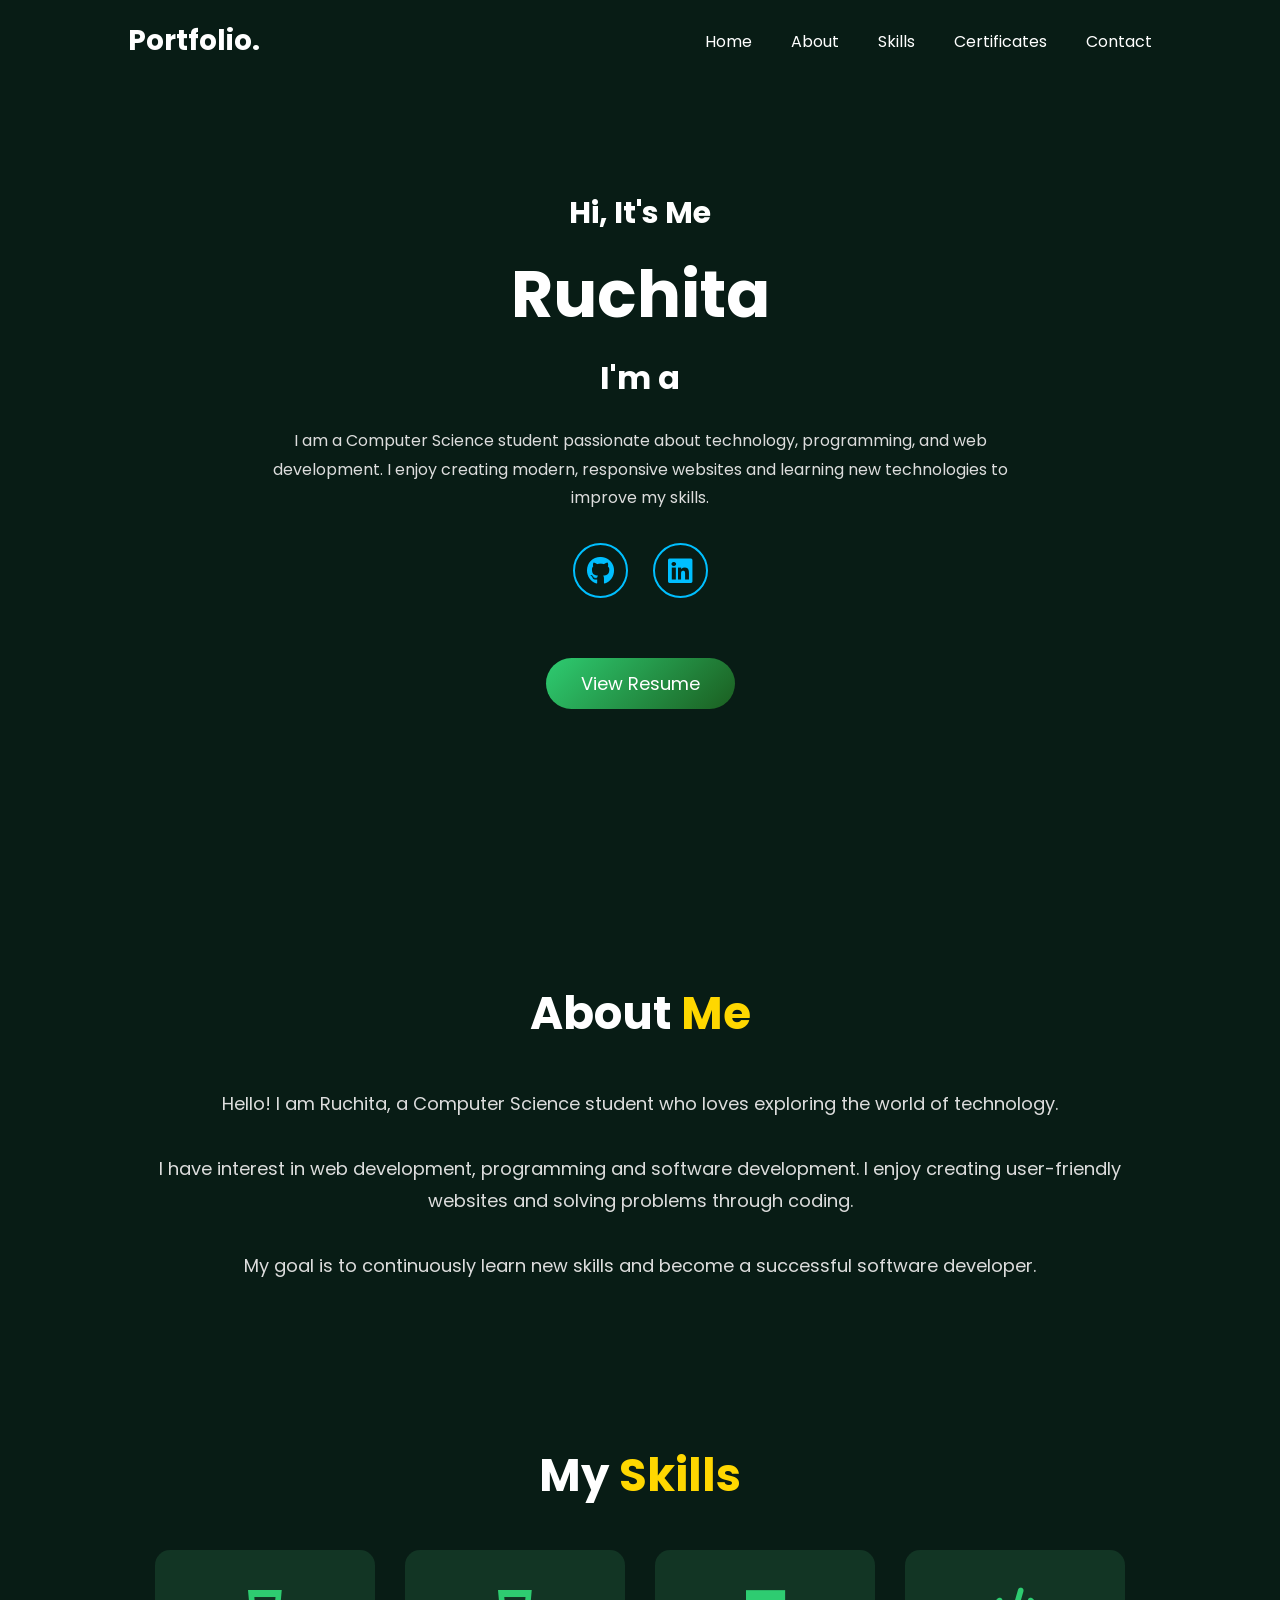
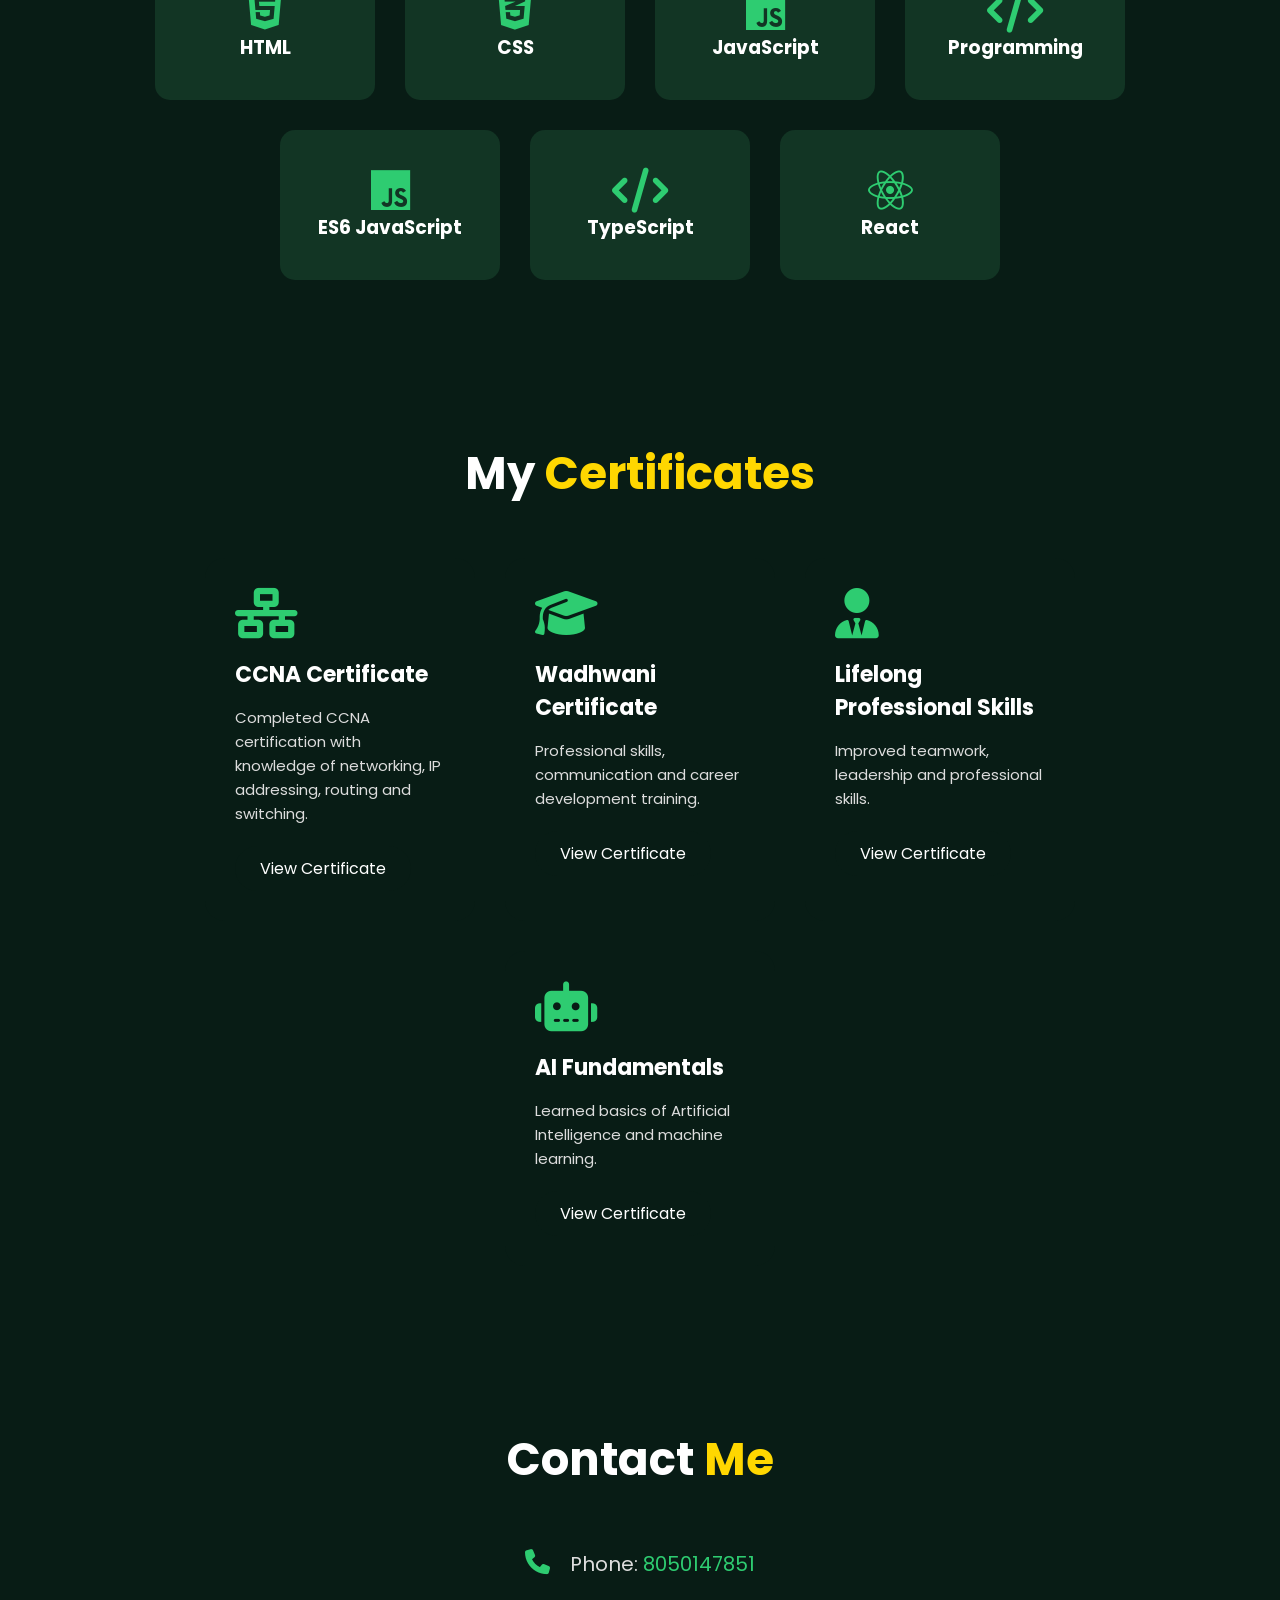
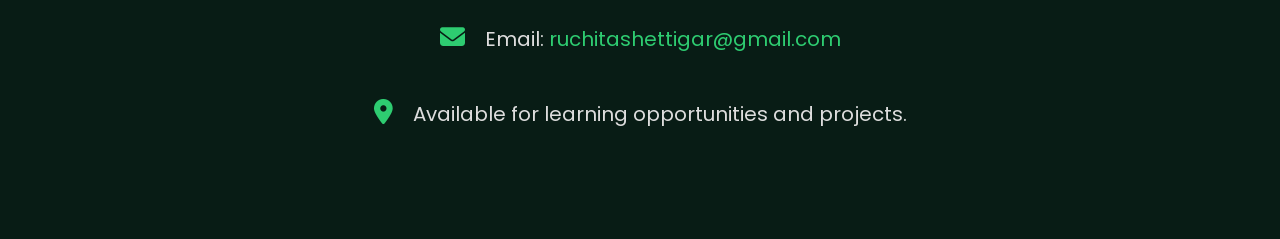
==== commit 148260fe: "Update index.html" ====
--- a/index.html
+++ b/index.html
@@ -51,7 +51,7 @@
         <h1>Ruchita</h1>
 
         <h2>
-            I'm a Computer Science Student
+            I'm a 
             <span id="typing"></span>
         </h2>
 
@@ -339,4 +339,4 @@
 </script>
 
 </body>
-</html>+</html>
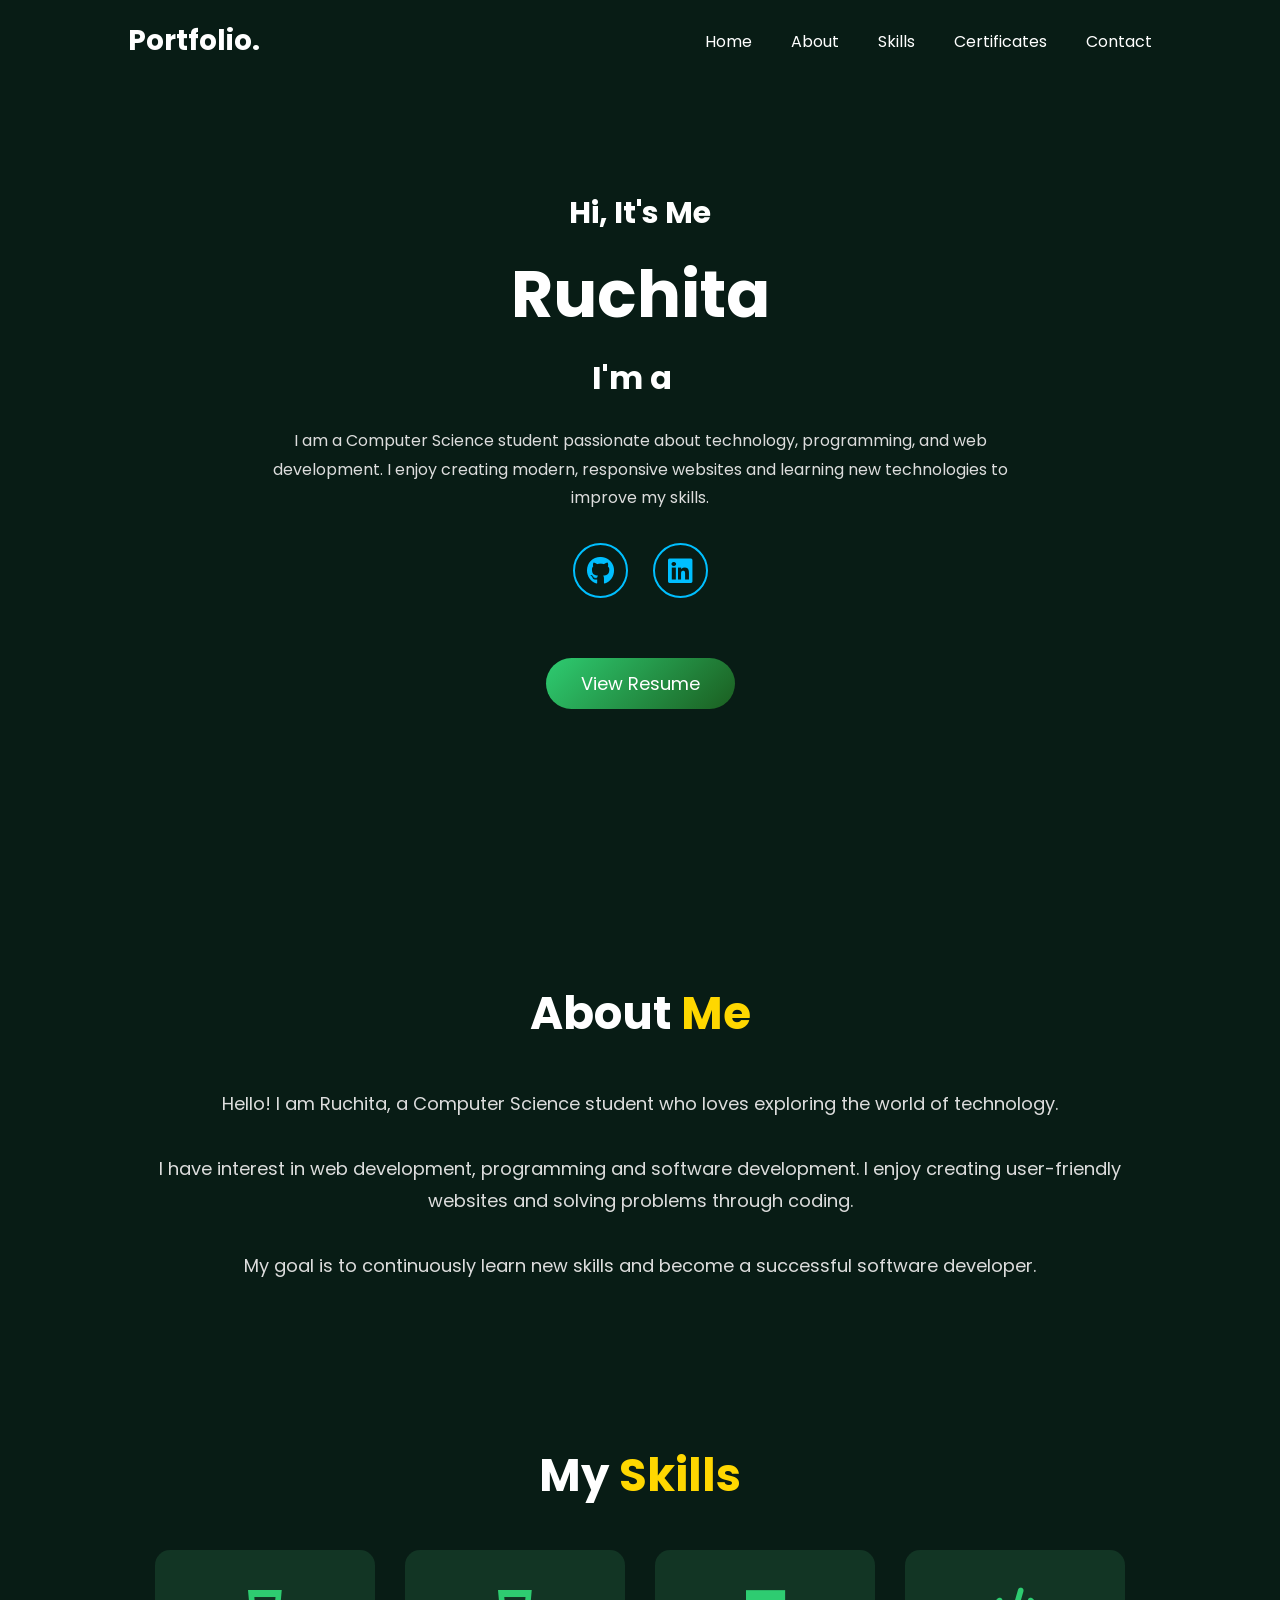
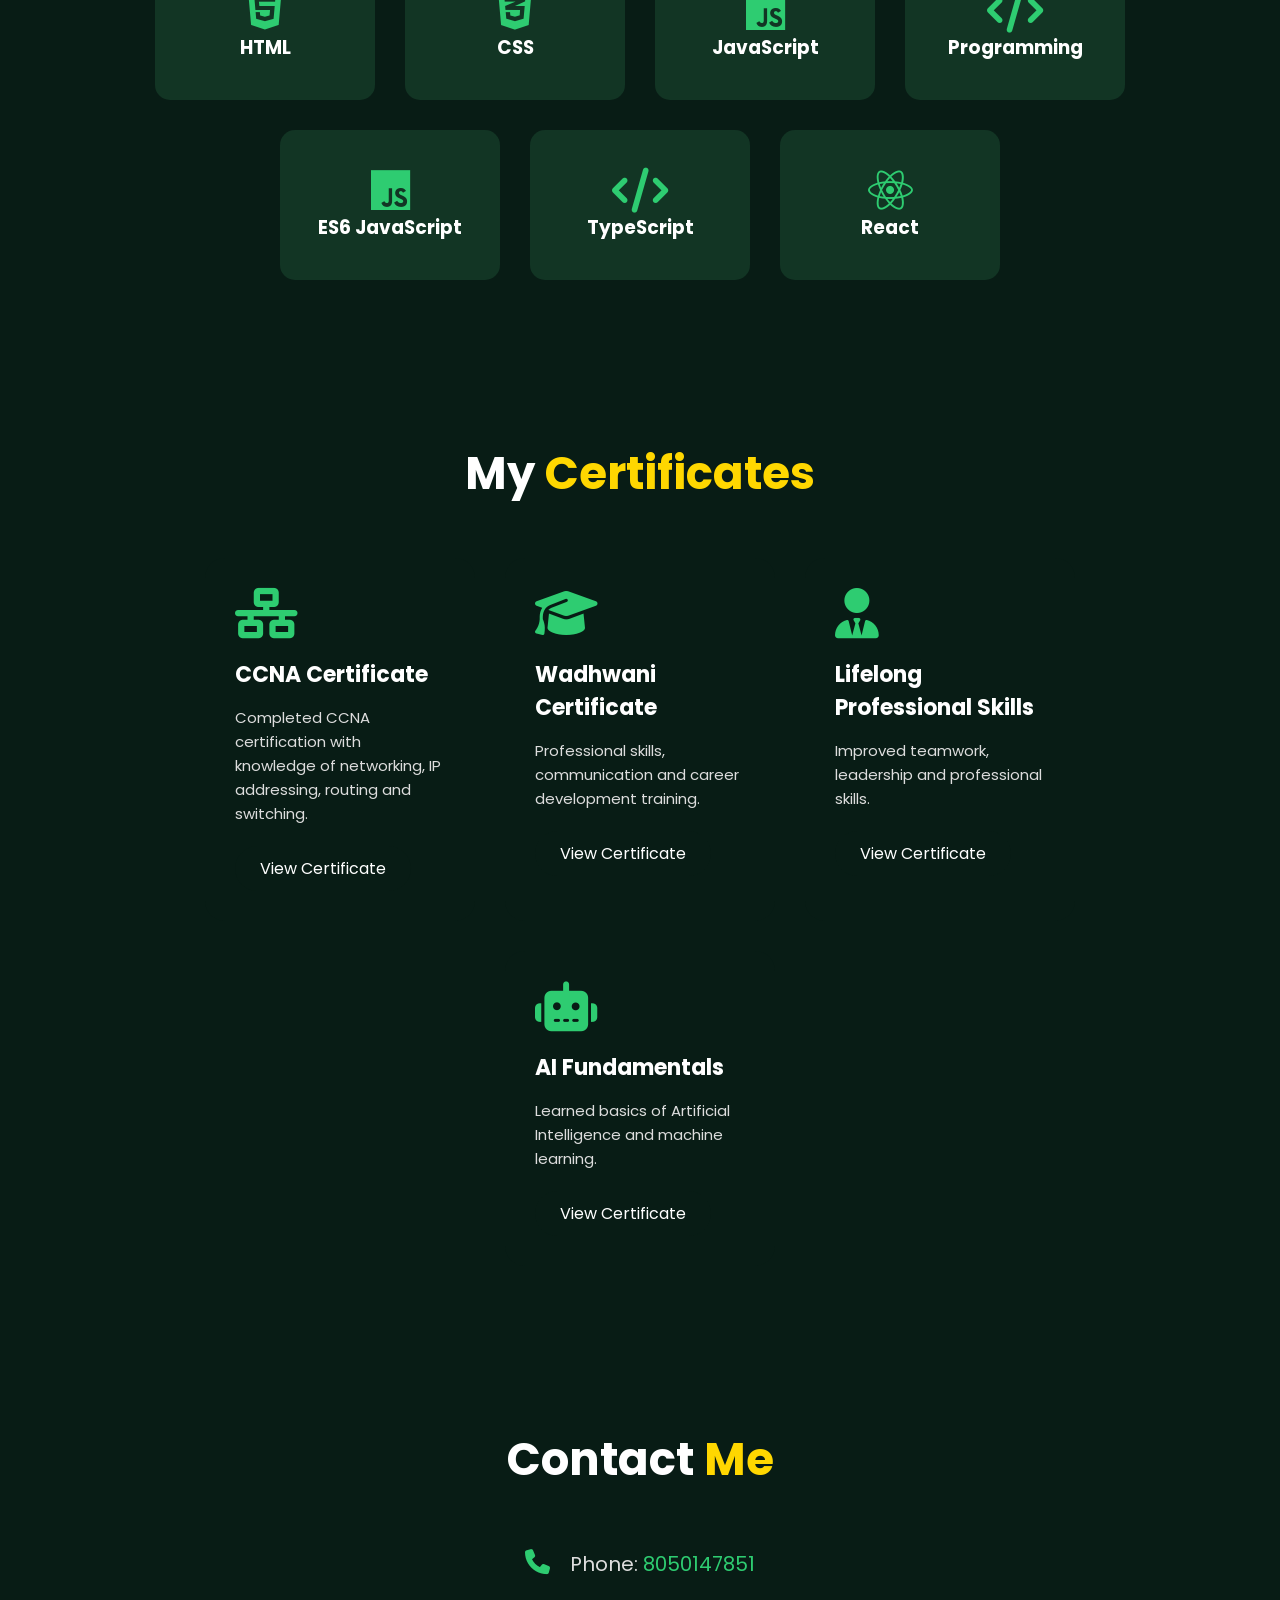
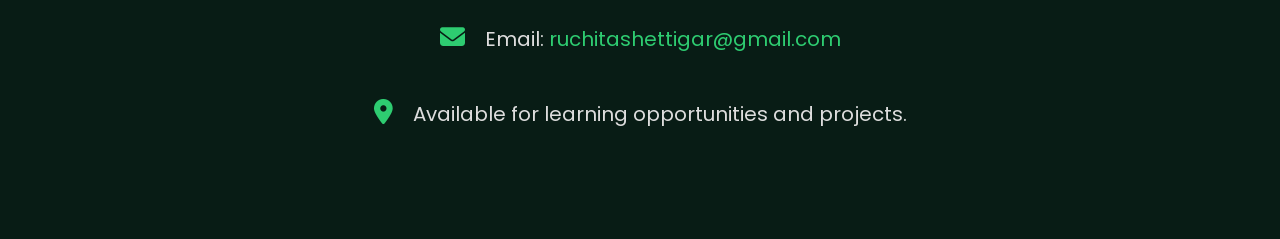
==== commit e3b2ebce: "Update index.html" ====
--- a/index.html
+++ b/index.html
@@ -337,6 +337,6 @@
     }
 }
 </script>
-
+<script src="java.js"></script>
 </body>
 </html>
--- a/style.css
+++ b/style.css
@@ -40,7 +40,20 @@
 
 }
 
-
+#typing {
+    display: inline-block;
+    min-width: 10px;
+    border-right: 3px solid;
+    padding-right: 5px;
+    animation: cursor 0.7s infinite;
+}
+
+/* Blinking cursor */
+@keyframes cursor {
+    50% {
+        border-color: transparent;
+    }
+}
 
 .logo{
 
@@ -905,4 +918,4 @@
 
 .close:hover {
     color: red;
-}+}
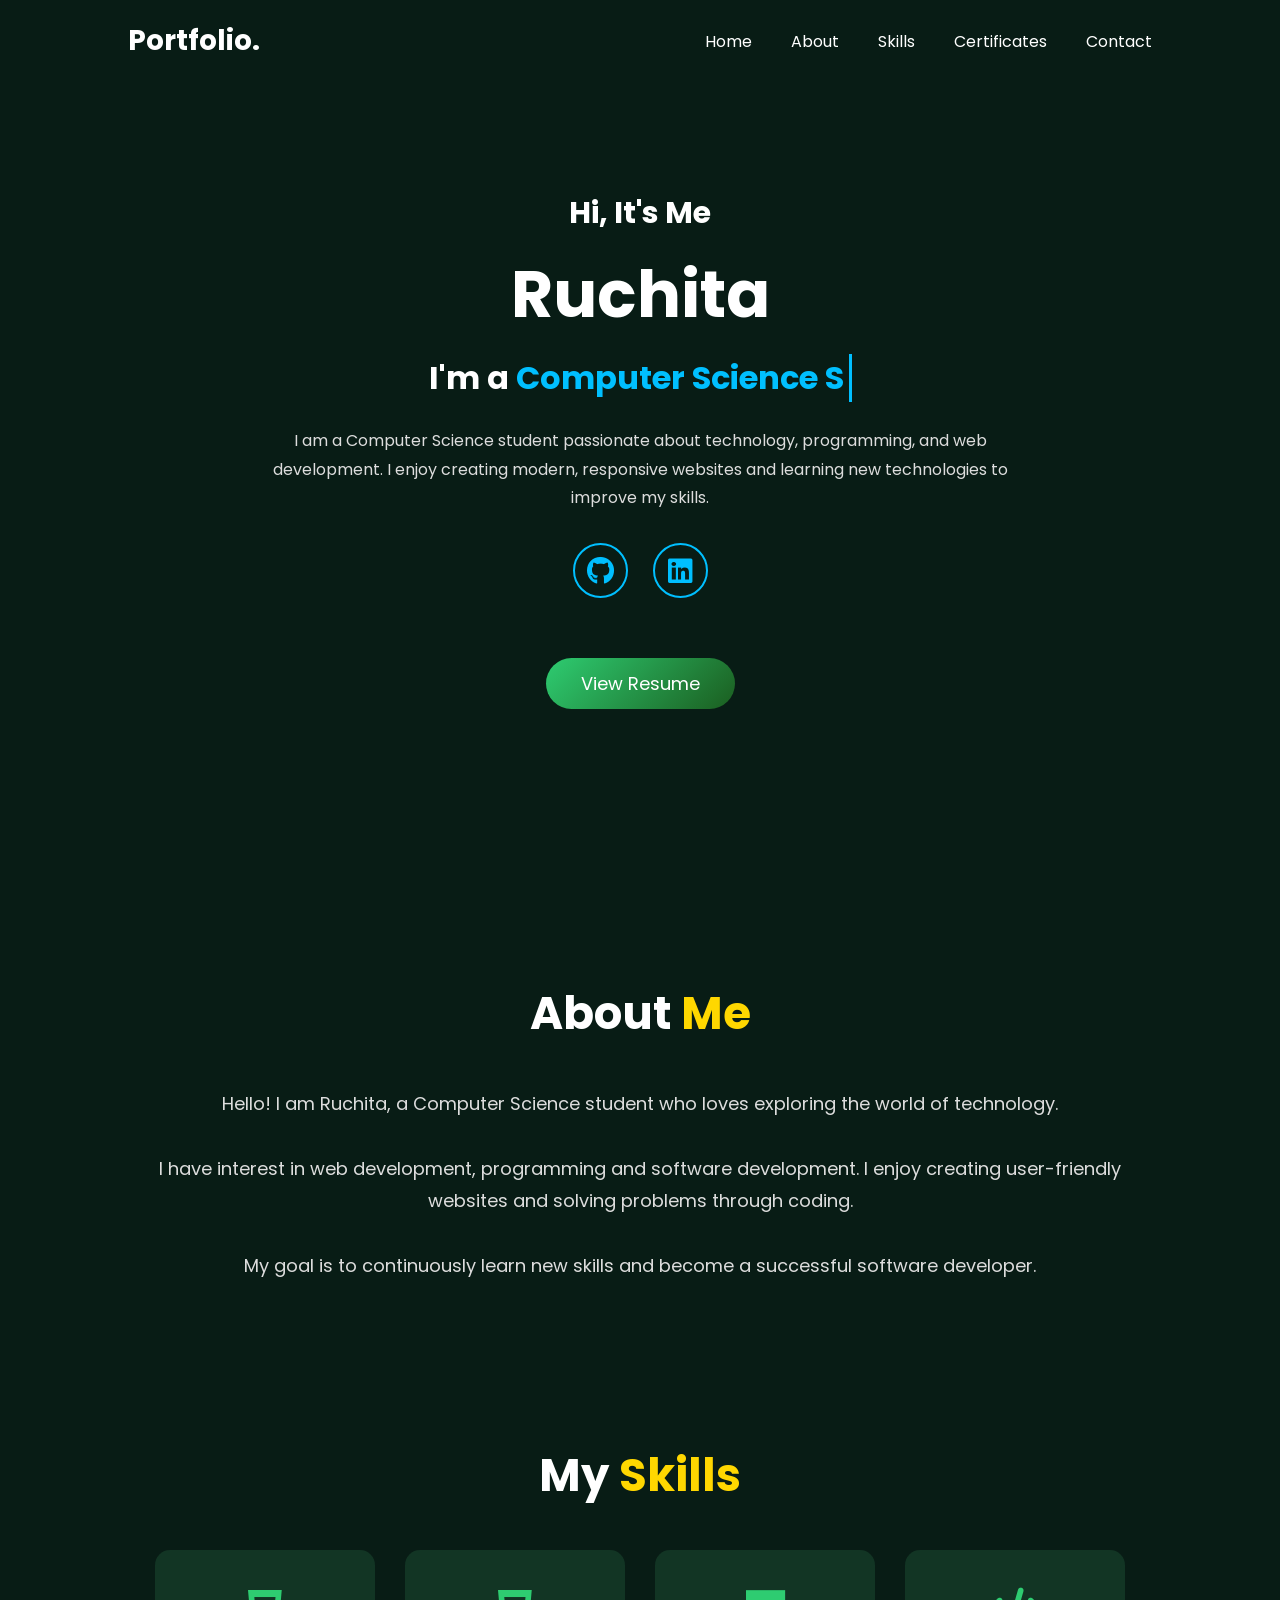
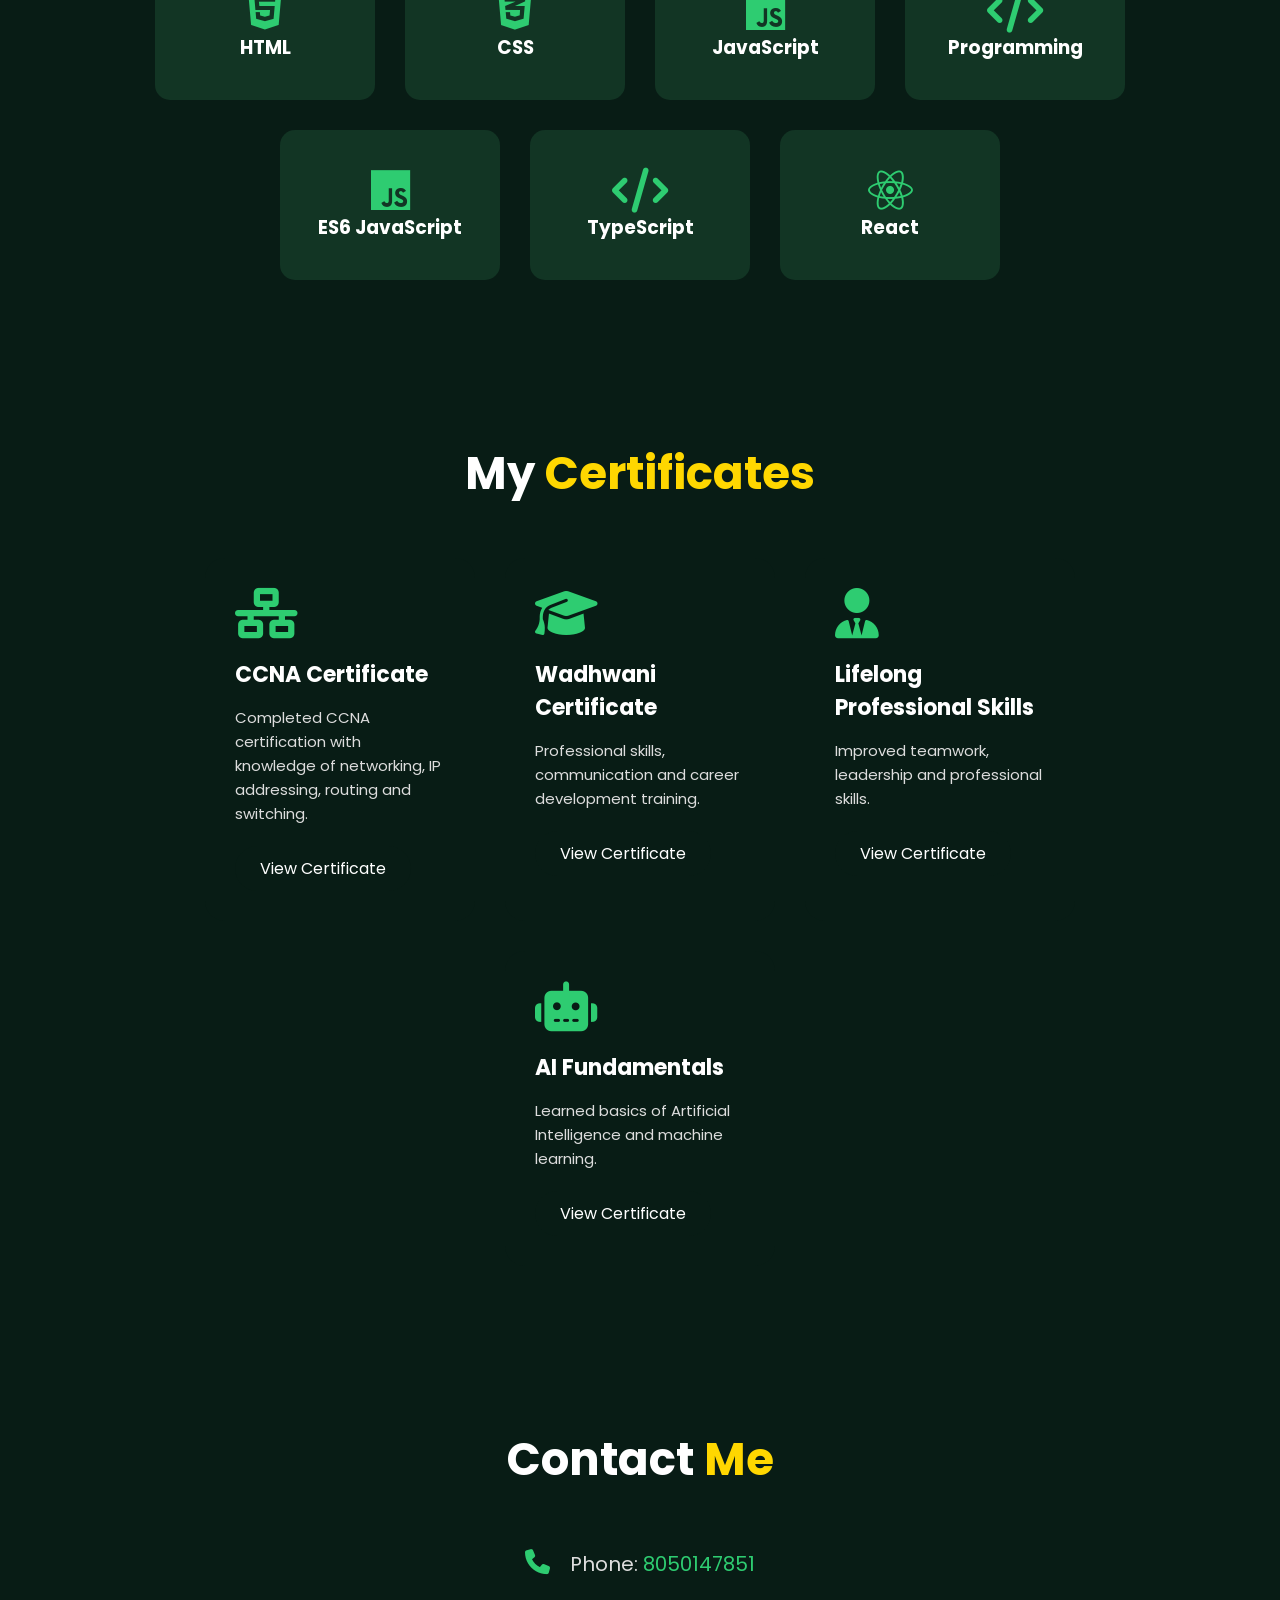
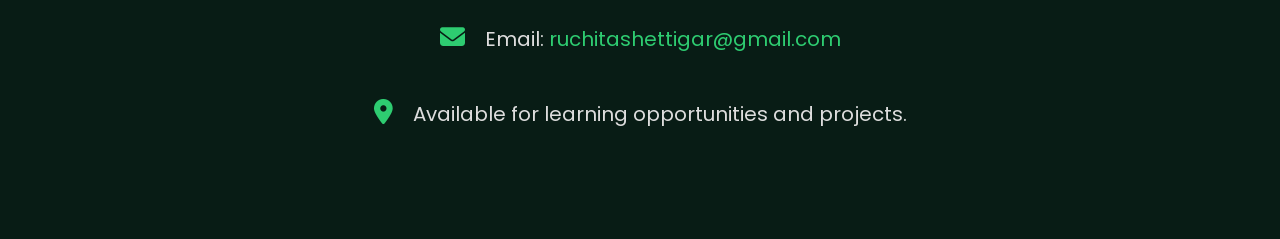
==== commit 31ec61d6: "Update index.html" ====
--- a/index.html
+++ b/index.html
@@ -337,6 +337,52 @@
     }
 }
 </script>
-<script src="java.js"></script>
+    
+
+    <script src="java.js"></script>
+
+<script>
+const typingElement = document.getElementById("typing");
+
+const typingText = "Computer Science Student";
+
+let typingIndex = 0;
+let deletingText = false;
+
+function typingAnimation() {
+
+    if (!deletingText) {
+
+        typingElement.textContent =
+            typingText.substring(0, typingIndex + 1);
+
+        typingIndex++;
+
+        if (typingIndex === typingText.length) {
+            deletingText = true;
+            setTimeout(typingAnimation, 1500);
+            return;
+        }
+
+    } else {
+
+        typingElement.textContent =
+            typingText.substring(0, typingIndex - 1);
+
+        typingIndex--;
+
+        if (typingIndex === 0) {
+            deletingText = false;
+        }
+    }
+
+    setTimeout(typingAnimation, deletingText ? 70 : 100);
+}
+
+typingAnimation();
+</script>
+
 </body>
 </html>
+</body>
+</html>
